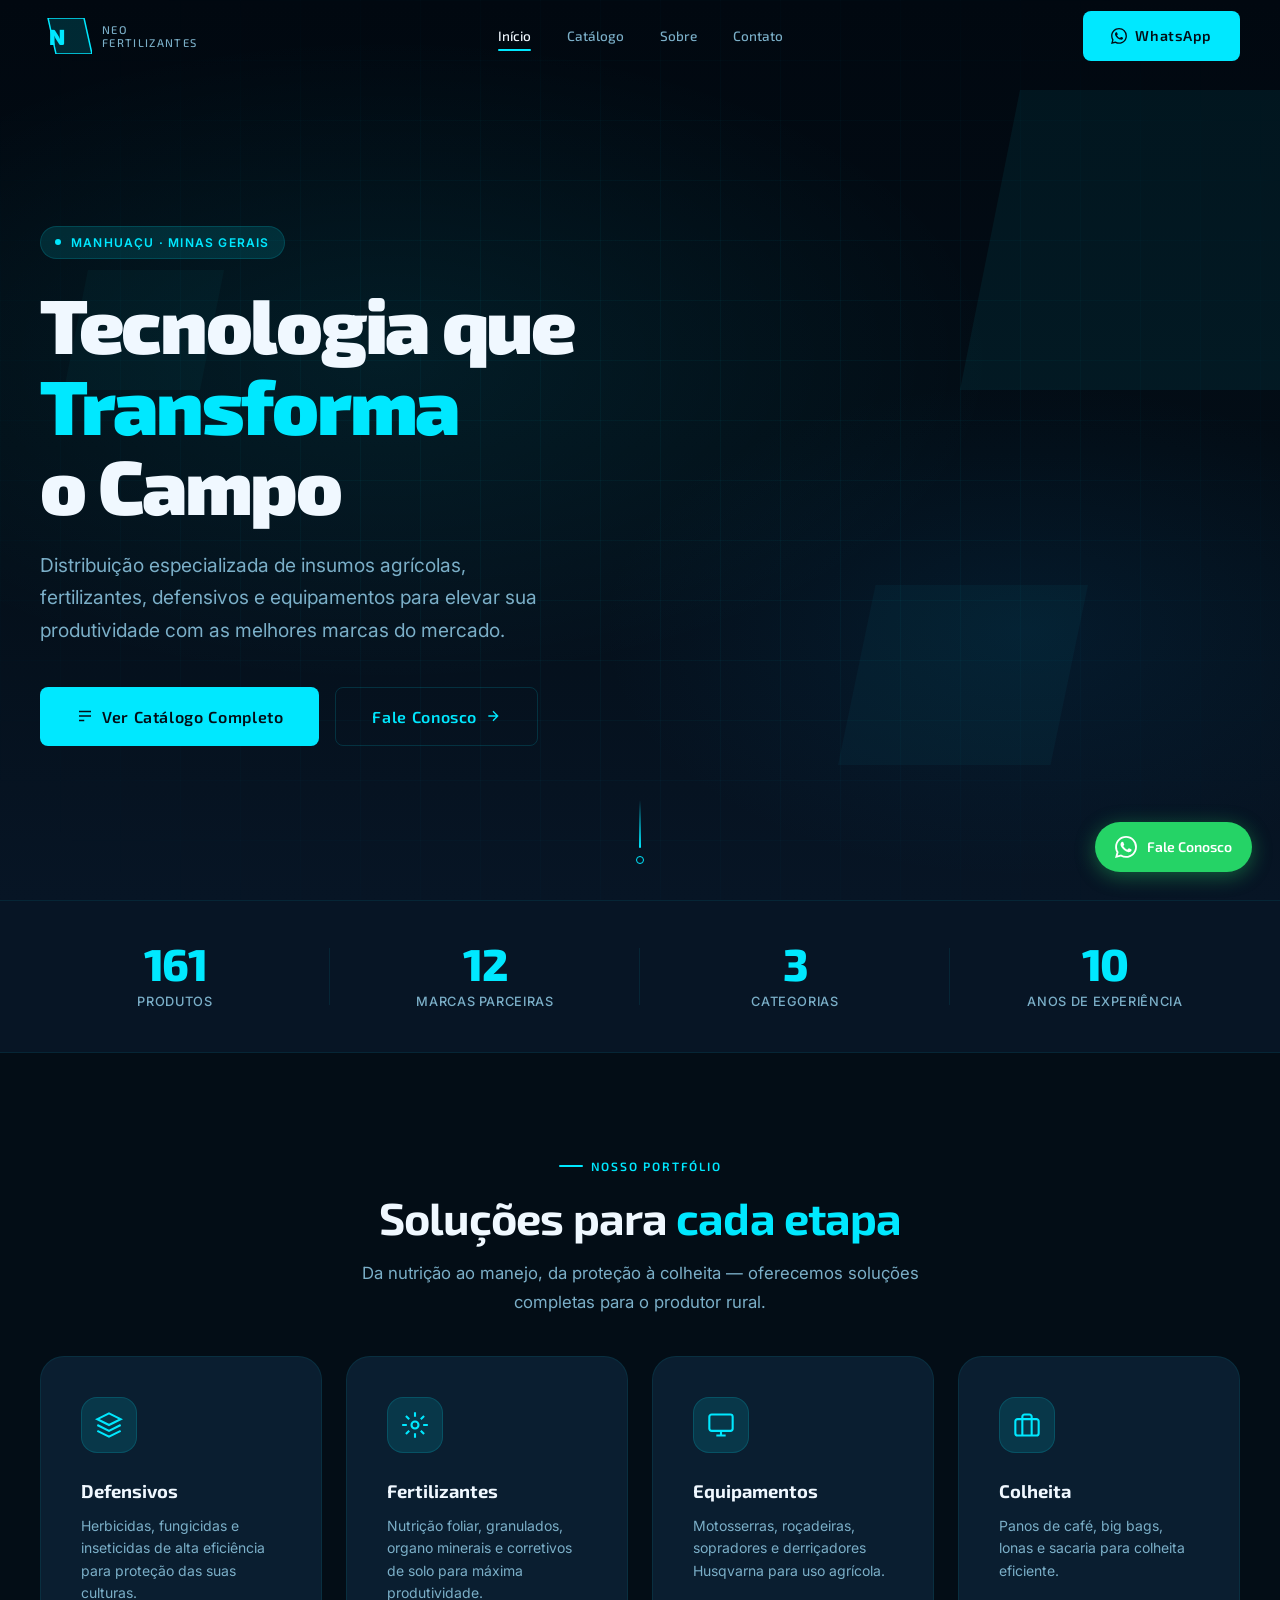
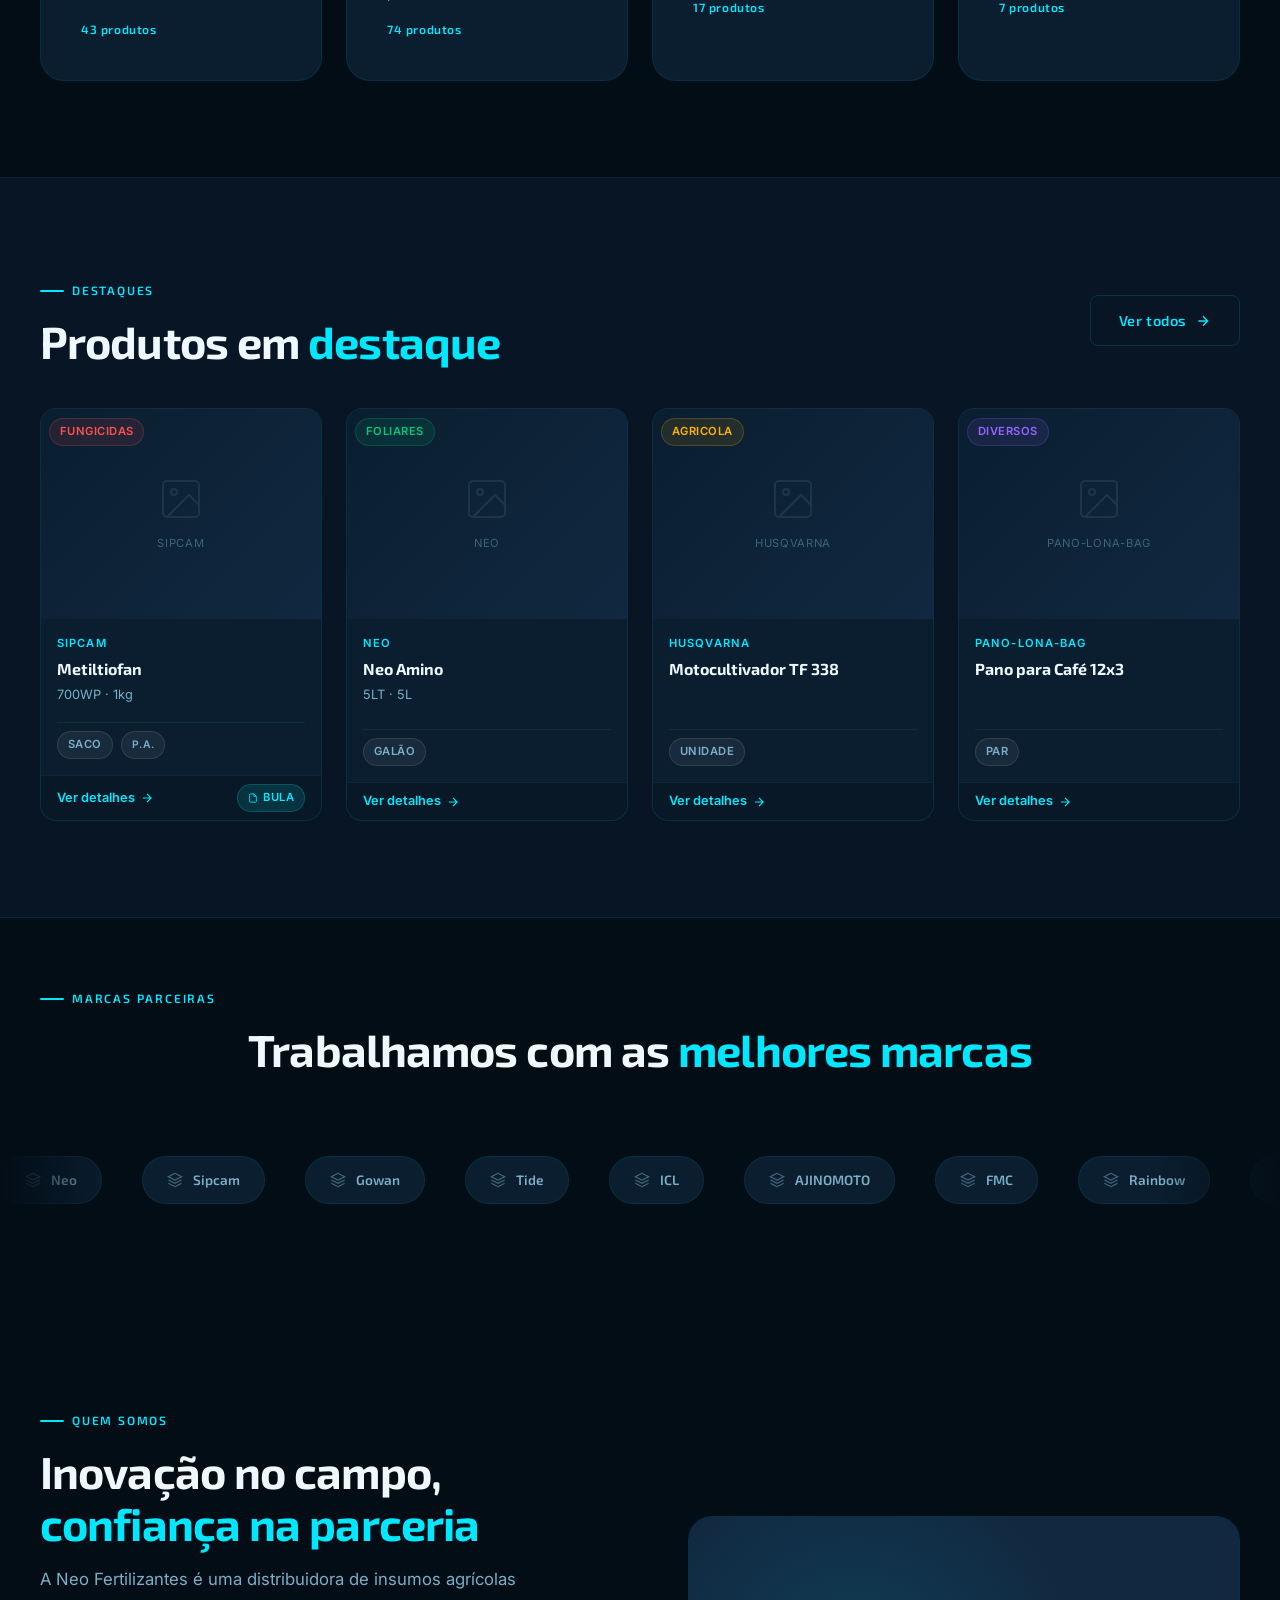
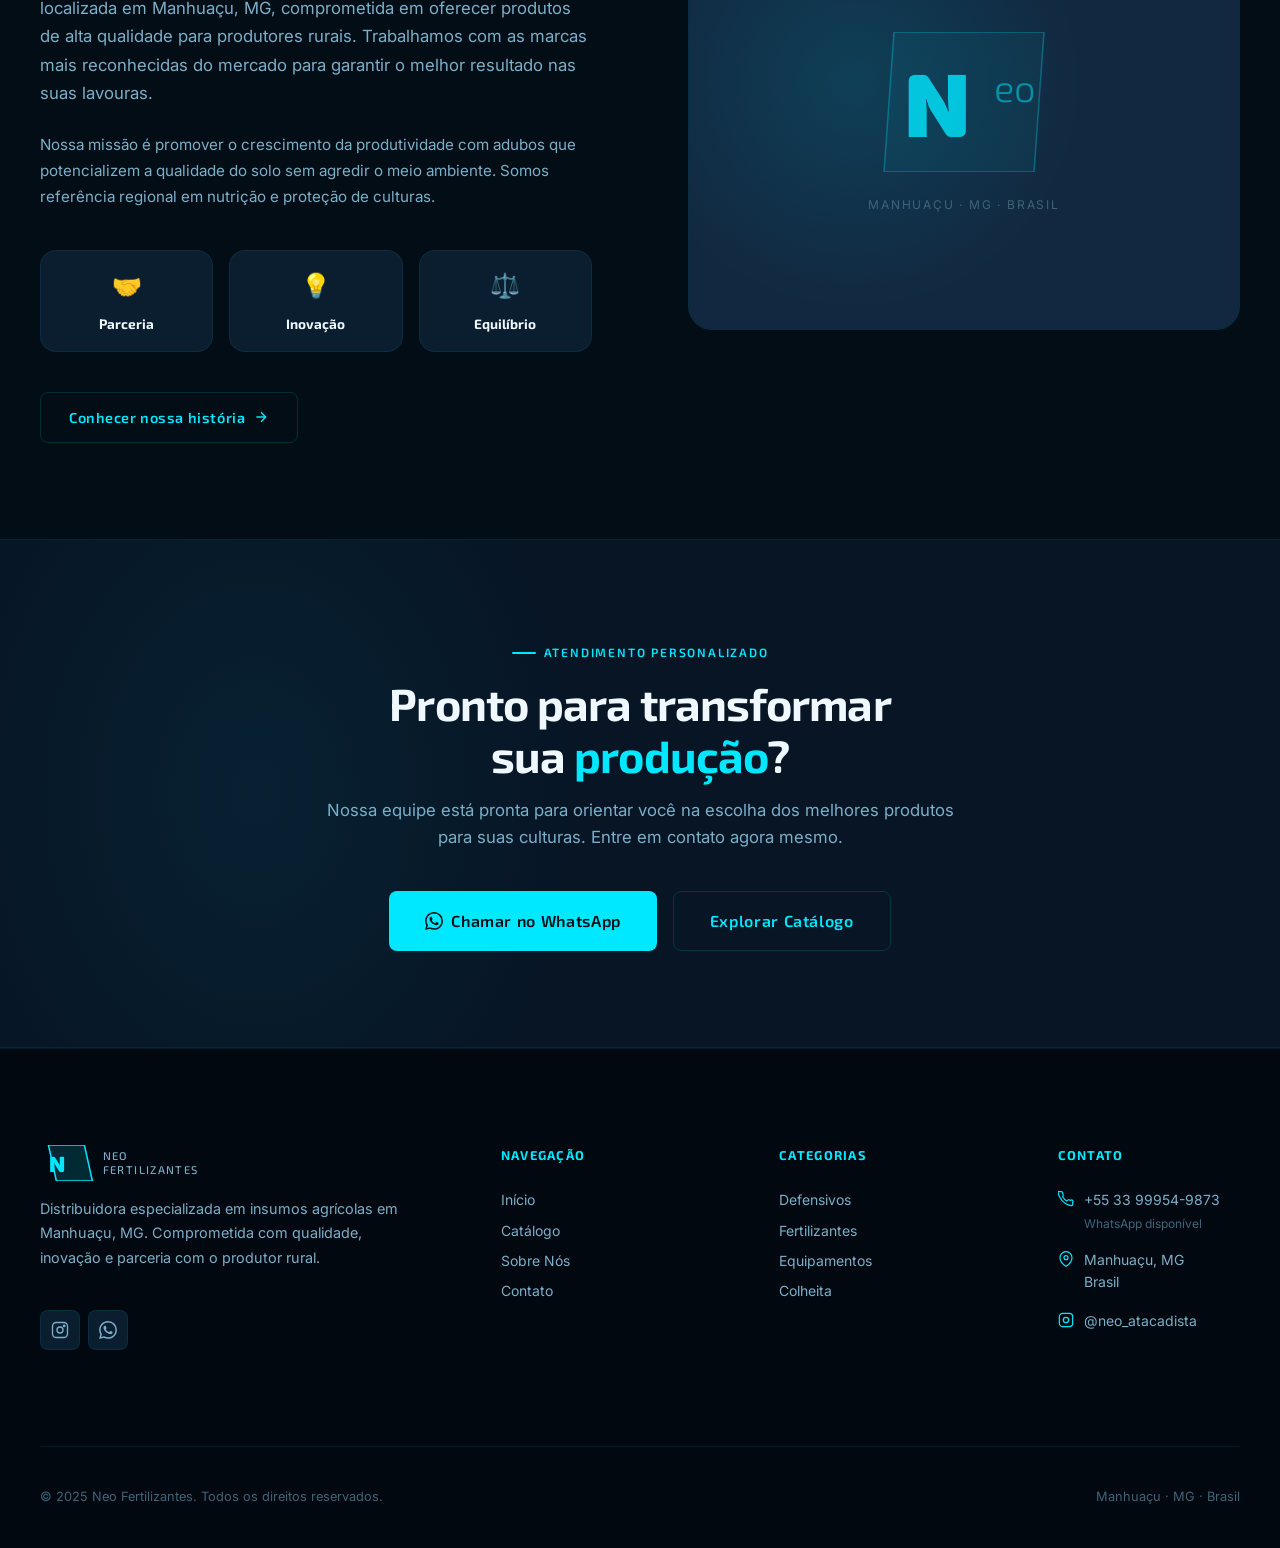
==== index.html @ 2d966cd7 "Initial commit — Neo Fertilizantes website Complete static website for Neo Fertilizantes, agricultur" ====
<!DOCTYPE html>
<html lang="pt-BR">
<head>
  <meta charset="UTF-8">
  <meta name="viewport" content="width=device-width, initial-scale=1.0">
  <title>Neo Fertilizantes — Tecnologia que Transforma o Campo</title>
  <meta name="description" content="Neo Fertilizantes é distribuidora especializada em insumos agrícolas em Manhuaçu, MG. Fertilizantes, defensivos, equipamentos e produtos para colheita das melhores marcas.">
  <link rel="stylesheet" href="css/style.css">
</head>
<body>

  <!-- Page Loader -->
  <div class="page-loader" id="pageLoader">
    <svg width="52" height="36" viewBox="0 0 52 36" fill="none" xmlns="http://www.w3.org/2000/svg">
      <polygon points="8,0 44,0 52,36 16,36" fill="none" stroke="#00E8FF" stroke-width="1.5" opacity="0.4"/>
      <text x="8" y="28" font-family="'Exo 2', sans-serif" font-size="28" font-weight="900" fill="#00E8FF">N</text>
    </svg>
    <div class="loader-bar"><div class="loader-bar-fill"></div></div>
  </div>

  <!-- Navigation -->
  <nav class="navbar" id="navbar">
    <div class="navbar-inner">
      <a href="index.html" class="navbar-logo">
        <svg width="52" height="36" viewBox="0 0 52 36" fill="none" xmlns="http://www.w3.org/2000/svg" aria-hidden="true">
          <polygon points="8,0 44,0 52,36 16,36" fill="#00E8FF" opacity="0.15"/>
          <polygon points="8,0 44,0 52,36 16,36" fill="none" stroke="#00E8FF" stroke-width="1.5"/>
          <text x="9" y="27" font-family="'Exo 2', sans-serif" font-size="22" font-weight="900" fill="#00E8FF">N</text>
        </svg>
        <span class="navbar-logo-text">Neo<br>Fertilizantes</span>
      </a>

      <nav class="navbar-nav" aria-label="Navegação principal">
        <a href="index.html" class="nav-link active">Início</a>
        <a href="catalogo.html" class="nav-link">Catálogo</a>
        <a href="sobre.html" class="nav-link">Sobre</a>
        <a href="contato.html" class="nav-link">Contato</a>
      </nav>

      <div class="navbar-cta">
        <a href="https://wa.me/5533999549873" class="btn btn-primary" target="_blank" rel="noopener">
          <svg width="16" height="16" viewBox="0 0 24 24" fill="currentColor"><path d="M17.472 14.382c-.297-.149-1.758-.867-2.03-.967-.273-.099-.471-.148-.67.15-.197.297-.767.966-.94 1.164-.173.199-.347.223-.644.075-.297-.15-1.255-.463-2.39-1.475-.883-.788-1.48-1.761-1.653-2.059-.173-.297-.018-.458.13-.606.134-.133.298-.347.446-.52.149-.174.198-.298.298-.497.099-.198.05-.371-.025-.52-.075-.149-.669-1.612-.916-2.207-.242-.579-.487-.5-.669-.51-.173-.008-.371-.01-.57-.01-.198 0-.52.074-.792.372-.272.297-1.04 1.016-1.04 2.479 0 1.462 1.065 2.875 1.213 3.074.149.198 2.096 3.2 5.077 4.487.709.306 1.262.489 1.694.625.712.227 1.36.195 1.871.118.571-.085 1.758-.719 2.006-1.413.248-.694.248-1.289.173-1.413-.074-.124-.272-.198-.57-.347m-5.421 7.403h-.004a9.87 9.87 0 01-5.031-1.378l-.361-.214-3.741.982.998-3.648-.235-.374a9.86 9.86 0 01-1.51-5.26c.001-5.45 4.436-9.884 9.888-9.884 2.64 0 5.122 1.03 6.988 2.898a9.825 9.825 0 012.893 6.994c-.003 5.45-4.437 9.884-9.885 9.884m8.413-18.297A11.815 11.815 0 0012.05 0C5.495 0 .16 5.335.157 11.892c0 2.096.547 4.142 1.588 5.945L.057 24l6.305-1.654a11.882 11.882 0 005.683 1.448h.005c6.554 0 11.89-5.335 11.893-11.893a11.821 11.821 0 00-3.48-8.413Z"/></svg>
          WhatsApp
        </a>
      </div>

      <button class="hamburger" id="hamburger" aria-label="Abrir menu">
        <span></span><span></span><span></span>
      </button>
    </div>
  </nav>

  <!-- Mobile Nav -->
  <div class="mobile-nav" id="mobileNav" aria-hidden="true">
    <a href="index.html" class="nav-link" onclick="closeMobileNav()">Início</a>
    <a href="catalogo.html" class="nav-link" onclick="closeMobileNav()">Catálogo</a>
    <a href="sobre.html" class="nav-link" onclick="closeMobileNav()">Sobre</a>
    <a href="contato.html" class="nav-link" onclick="closeMobileNav()">Contato</a>
    <a href="https://wa.me/5533999549873" class="btn btn-primary btn-lg mt-xl" target="_blank" onclick="closeMobileNav()">
      <svg width="18" height="18" viewBox="0 0 24 24" fill="currentColor"><path d="M17.472 14.382c-.297-.149-1.758-.867-2.03-.967-.273-.099-.471-.148-.67.15-.197.297-.767.966-.94 1.164-.173.199-.347.223-.644.075-.297-.15-1.255-.463-2.39-1.475-.883-.788-1.48-1.761-1.653-2.059-.173-.297-.018-.458.13-.606.134-.133.298-.347.446-.52.149-.174.198-.298.298-.497.099-.198.05-.371-.025-.52-.075-.149-.669-1.612-.916-2.207-.242-.579-.487-.5-.669-.51-.173-.008-.371-.01-.57-.01-.198 0-.52.074-.792.372-.272.297-1.04 1.016-1.04 2.479 0 1.462 1.065 2.875 1.213 3.074.149.198 2.096 3.2 5.077 4.487.709.306 1.262.489 1.694.625.712.227 1.36.195 1.871.118.571-.085 1.758-.719 2.006-1.413.248-.694.248-1.289.173-1.413-.074-.124-.272-.198-.57-.347m-5.421 7.403h-.004a9.87 9.87 0 01-5.031-1.378l-.361-.214-3.741.982.998-3.648-.235-.374a9.86 9.86 0 01-1.51-5.26c.001-5.45 4.436-9.884 9.888-9.884 2.64 0 5.122 1.03 6.988 2.898a9.825 9.825 0 012.893 6.994c-.003 5.45-4.437 9.884-9.885 9.884m8.413-18.297A11.815 11.815 0 0012.05 0C5.495 0 .16 5.335.157 11.892c0 2.096.547 4.142 1.588 5.945L.057 24l6.305-1.654a11.882 11.882 0 005.683 1.448h.005c6.554 0 11.89-5.335 11.893-11.893a11.821 11.821 0 00-3.48-8.413Z"/></svg>
      Fale no WhatsApp
    </a>
  </div>

  <!-- Hero Section -->
  <section class="hero">
    <div class="hero-bg">
      <div class="hero-bg-gradient"></div>
      <div class="hero-bg-grid"></div>
      <div class="hero-accent hero-accent-1"></div>
      <div class="hero-accent hero-accent-2"></div>
      <div class="hero-accent hero-accent-3"></div>
    </div>

    <div class="container hero-content">
      <div class="reveal">
        <div class="hero-label">
          <span class="hero-label-dot"></span>
          Manhuaçu · Minas Gerais
        </div>
        <h1 class="hero-title">
          Tecnologia que<br>
          <span class="highlight">Transforma</span><br>
          o Campo
        </h1>
        <p class="hero-subtitle">
          Distribuição especializada de insumos agrícolas, fertilizantes, defensivos e equipamentos para elevar sua produtividade com as melhores marcas do mercado.
        </p>
        <div class="hero-actions">
          <a href="catalogo.html" class="btn btn-primary btn-lg">
            <svg width="18" height="18" viewBox="0 0 24 24" fill="none" stroke="currentColor" stroke-width="2"><path d="M4 6h16M4 12h16M4 18h7"/></svg>
            Ver Catálogo Completo
          </a>
          <a href="contato.html" class="btn btn-ghost btn-lg">
            Fale Conosco
            <svg width="16" height="16" viewBox="0 0 24 24" fill="none" stroke="currentColor" stroke-width="2"><path d="M5 12h14M12 5l7 7-7 7"/></svg>
          </a>
        </div>
      </div>
    </div>

    <div class="hero-scroll-indicator" aria-hidden="true">
      <div class="hero-scroll-line"></div>
      <div class="hero-scroll-dot"></div>
    </div>
  </section>

  <!-- Stats Bar -->
  <section class="stats-bar">
    <div class="container">
      <div class="stats-grid">
        <div class="stat-item reveal">
          <div class="stat-number" data-count="166">0</div>
          <div class="stat-label">Produtos</div>
        </div>
        <div class="stat-item reveal reveal-delay-1">
          <div class="stat-number" data-count="13">0</div>
          <div class="stat-label">Marcas Parceiras</div>
        </div>
        <div class="stat-item reveal reveal-delay-2">
          <div class="stat-number" data-count="4">0</div>
          <div class="stat-label">Categorias</div>
        </div>
        <div class="stat-item reveal reveal-delay-3">
          <div class="stat-number" data-suffix="+">10</div>
          <div class="stat-label">Anos de Experiência</div>
        </div>
      </div>
    </div>
  </section>

  <!-- Categories Section -->
  <section class="section">
    <div class="container">
      <div class="text-center mb-xl reveal">
        <div class="section-eyebrow" style="justify-content:center">Nosso Portfólio</div>
        <h2 class="section-title">Soluções para <span>cada etapa</span></h2>
        <p class="section-desc" style="margin:0 auto">Da nutrição ao manejo, da proteção à colheita — oferecemos soluções completas para o produtor rural.</p>
      </div>

      <div class="grid grid-4" style="gap:var(--space-lg)" id="categoriesGrid">
        <a href="catalogo.html?categoria=Defensivos" class="category-card reveal reveal-delay-1">
          <div class="category-icon">
            <svg width="28" height="28" viewBox="0 0 24 24" fill="none" stroke="currentColor" stroke-width="1.8"><path d="M12 2L2 7l10 5 10-5-10-5zM2 17l10 5 10-5M2 12l10 5 10-5"/></svg>
          </div>
          <div class="category-name">Defensivos</div>
          <div class="category-desc">Herbicidas, fungicidas e inseticidas de alta eficiência para proteção das suas culturas.</div>
          <div class="category-count" id="count-defensivos">Carregando...</div>
        </a>

        <a href="catalogo.html?categoria=Fertilizantes" class="category-card reveal reveal-delay-2">
          <div class="category-icon">
            <svg width="28" height="28" viewBox="0 0 24 24" fill="none" stroke="currentColor" stroke-width="1.8"><circle cx="12" cy="12" r="3"/><path d="M12 1v4M12 19v4M4.22 4.22l2.83 2.83M16.95 16.95l2.83 2.83M1 12h4M19 12h4M4.22 19.78l2.83-2.83M16.95 7.05l2.83-2.83"/></svg>
          </div>
          <div class="category-name">Fertilizantes</div>
          <div class="category-desc">Nutrição foliar, granulados, organo minerais e corretivos de solo para máxima produtividade.</div>
          <div class="category-count" id="count-fertilizantes">Carregando...</div>
        </a>

        <a href="catalogo.html?categoria=Jardinagem%2FUso+Agr%C3%ADcola" class="category-card reveal reveal-delay-3">
          <div class="category-icon">
            <svg width="28" height="28" viewBox="0 0 24 24" fill="none" stroke="currentColor" stroke-width="1.8"><rect x="2" y="3" width="20" height="14" rx="2"/><path d="M8 21h8M12 17v4"/></svg>
          </div>
          <div class="category-name">Equipamentos</div>
          <div class="category-desc">Motosserras, roçadeiras, sopradores e derriçadores Husqvarna para uso agrícola.</div>
          <div class="category-count" id="count-equipamentos">Carregando...</div>
        </a>

        <a href="catalogo.html?categoria=Produtos+para+colheita" class="category-card reveal reveal-delay-4">
          <div class="category-icon">
            <svg width="28" height="28" viewBox="0 0 24 24" fill="none" stroke="currentColor" stroke-width="1.8"><path d="M20 7H4a2 2 0 00-2 2v10a2 2 0 002 2h16a2 2 0 002-2V9a2 2 0 00-2-2z"/><path d="M16 21V5a2 2 0 00-2-2h-4a2 2 0 00-2 2v16"/></svg>
          </div>
          <div class="category-name">Colheita</div>
          <div class="category-desc">Panos de café, big bags, lonas e sacaria para colheita eficiente.</div>
          <div class="category-count" id="count-colheita">Carregando...</div>
        </a>
      </div>
    </div>
  </section>

  <!-- Featured Products Section -->
  <section class="section" style="background:var(--bg-surface);border-top:1px solid var(--border-subtle);border-bottom:1px solid var(--border-subtle)">
    <div class="container">
      <div class="flex justify-between items-center mb-xl" style="flex-wrap:wrap;gap:var(--space-md)">
        <div class="reveal">
          <div class="section-eyebrow">Destaques</div>
          <h2 class="section-title" style="margin-bottom:0">Produtos em <span>destaque</span></h2>
        </div>
        <a href="catalogo.html" class="btn btn-ghost reveal">
          Ver todos
          <svg width="16" height="16" viewBox="0 0 24 24" fill="none" stroke="currentColor" stroke-width="2"><path d="M5 12h14M12 5l7 7-7 7"/></svg>
        </a>
      </div>

      <div class="catalog-grid" id="featuredProducts">
        <!-- Populated by JS -->
        <div class="skeleton" style="height:320px;border-radius:var(--r-lg)"></div>
        <div class="skeleton" style="height:320px;border-radius:var(--r-lg)"></div>
        <div class="skeleton" style="height:320px;border-radius:var(--r-lg)"></div>
        <div class="skeleton" style="height:320px;border-radius:var(--r-lg)"></div>
      </div>
    </div>
  </section>

  <!-- Brands Section -->
  <section class="section-sm">
    <div class="container mb-xl reveal">
      <div class="section-eyebrow" style="justify-content:center">Marcas Parceiras</div>
      <h2 class="section-title text-center">Trabalhamos com as <span>melhores marcas</span></h2>
    </div>

    <div class="brands-marquee">
      <div class="brands-track" id="brandsTrack">
        <!-- Populated by JS -->
      </div>
    </div>
  </section>

  <!-- About Section -->
  <section class="section">
    <div class="container">
      <div class="grid grid-2" style="gap:var(--space-3xl);align-items:center">
        <div class="reveal">
          <div class="section-eyebrow">Quem Somos</div>
          <h2 class="section-title">Inovação no campo,<br><span>confiança na parceria</span></h2>
          <p class="section-desc" style="max-width:100%;margin-bottom:var(--space-lg)">
            A Neo Fertilizantes é uma distribuidora de insumos agrícolas localizada em Manhuaçu, MG, comprometida em oferecer produtos de alta qualidade para produtores rurais. Trabalhamos com as marcas mais reconhecidas do mercado para garantir o melhor resultado nas suas lavouras.
          </p>
          <p style="color:var(--text-secondary);font-size:0.95rem;line-height:1.7;margin-bottom:var(--space-xl)">
            Nossa missão é promover o crescimento da produtividade com adubos que potencializem a qualidade do solo sem agredir o meio ambiente. Somos referência regional em nutrição e proteção de culturas.
          </p>

          <div class="about-values">
            <div class="value-card reveal reveal-delay-1">
              <div class="value-icon">🤝</div>
              <div class="value-label">Parceria</div>
            </div>
            <div class="value-card reveal reveal-delay-2">
              <div class="value-icon">💡</div>
              <div class="value-label">Inovação</div>
            </div>
            <div class="value-card reveal reveal-delay-3">
              <div class="value-icon">⚖️</div>
              <div class="value-label">Equilíbrio</div>
            </div>
          </div>

          <div class="mt-xl reveal">
            <a href="sobre.html" class="btn btn-ghost">
              Conhecer nossa história
              <svg width="16" height="16" viewBox="0 0 24 24" fill="none" stroke="currentColor" stroke-width="2"><path d="M5 12h14M12 5l7 7-7 7"/></svg>
            </a>
          </div>
        </div>

        <div class="about-visual reveal reveal-delay-2">
          <div class="about-visual-inner">
            <div style="text-align:center;color:var(--text-muted);padding:var(--space-3xl)">
              <!-- Parallelogram brand mark -->
              <svg width="200" height="140" viewBox="0 0 200 140" fill="none" xmlns="http://www.w3.org/2000/svg" style="margin:0 auto">
                <polygon points="30,0 180,0 170,140 20,140" fill="#00E8FF" opacity="0.05"/>
                <polygon points="30,0 180,0 170,140 20,140" fill="none" stroke="#00E8FF" stroke-width="1.5" opacity="0.3"/>
                <text x="40" y="105" font-family="'Exo 2', sans-serif" font-size="90" font-weight="900" fill="#00E8FF" opacity="0.8">N</text>
                <text x="130" y="70" font-family="'Exo 2', sans-serif" font-size="38" font-weight="300" fill="#00E8FF" opacity="0.5">eo</text>
              </svg>
              <p style="font-size:0.75rem;letter-spacing:0.15em;text-transform:uppercase;margin-top:var(--space-md);color:var(--text-muted)">Manhuaçu · MG · Brasil</p>
            </div>
          </div>
        </div>
      </div>
    </div>
  </section>

  <!-- CTA Banner -->
  <div class="cta-banner">
    <div class="container">
      <div class="cta-content reveal">
        <div class="section-eyebrow" style="justify-content:center">Atendimento Personalizado</div>
        <h2 class="section-title">Pronto para transformar<br>sua <span>produção</span>?</h2>
        <p>Nossa equipe está pronta para orientar você na escolha dos melhores produtos para suas culturas. Entre em contato agora mesmo.</p>
        <div class="cta-actions">
          <a href="https://wa.me/5533999549873" class="btn btn-primary btn-lg" target="_blank">
            <svg width="18" height="18" viewBox="0 0 24 24" fill="currentColor"><path d="M17.472 14.382c-.297-.149-1.758-.867-2.03-.967-.273-.099-.471-.148-.67.15-.197.297-.767.966-.94 1.164-.173.199-.347.223-.644.075-.297-.15-1.255-.463-2.39-1.475-.883-.788-1.48-1.761-1.653-2.059-.173-.297-.018-.458.13-.606.134-.133.298-.347.446-.52.149-.174.198-.298.298-.497.099-.198.05-.371-.025-.52-.075-.149-.669-1.612-.916-2.207-.242-.579-.487-.5-.669-.51-.173-.008-.371-.01-.57-.01-.198 0-.52.074-.792.372-.272.297-1.04 1.016-1.04 2.479 0 1.462 1.065 2.875 1.213 3.074.149.198 2.096 3.2 5.077 4.487.709.306 1.262.489 1.694.625.712.227 1.36.195 1.871.118.571-.085 1.758-.719 2.006-1.413.248-.694.248-1.289.173-1.413-.074-.124-.272-.198-.57-.347m-5.421 7.403h-.004a9.87 9.87 0 01-5.031-1.378l-.361-.214-3.741.982.998-3.648-.235-.374a9.86 9.86 0 01-1.51-5.26c.001-5.45 4.436-9.884 9.888-9.884 2.64 0 5.122 1.03 6.988 2.898a9.825 9.825 0 012.893 6.994c-.003 5.45-4.437 9.884-9.885 9.884m8.413-18.297A11.815 11.815 0 0012.05 0C5.495 0 .16 5.335.157 11.892c0 2.096.547 4.142 1.588 5.945L.057 24l6.305-1.654a11.882 11.882 0 005.683 1.448h.005c6.554 0 11.89-5.335 11.893-11.893a11.821 11.821 0 00-3.48-8.413Z"/></svg>
            Chamar no WhatsApp
          </a>
          <a href="catalogo.html" class="btn btn-ghost btn-lg">Explorar Catálogo</a>
        </div>
      </div>
    </div>
  </div>

  <!-- Footer -->
  <footer class="footer">
    <div class="container">
      <div class="footer-grid">
        <div>
          <a href="index.html" class="navbar-logo" style="margin-bottom:var(--space-md)">
            <svg width="44" height="30" viewBox="0 0 52 36" fill="none" xmlns="http://www.w3.org/2000/svg">
              <polygon points="8,0 44,0 52,36 16,36" fill="#00E8FF" opacity="0.15"/>
              <polygon points="8,0 44,0 52,36 16,36" fill="none" stroke="#00E8FF" stroke-width="1.5"/>
              <text x="9" y="27" font-family="'Exo 2', sans-serif" font-size="22" font-weight="900" fill="#00E8FF">N</text>
            </svg>
            <span class="navbar-logo-text">Neo<br>Fertilizantes</span>
          </a>
          <p class="footer-brand-text">
            Distribuidora especializada em insumos agrícolas em Manhuaçu, MG. Comprometida com qualidade, inovação e parceria com o produtor rural.
          </p>
          <div class="footer-social">
            <a href="https://www.instagram.com/neo_atacadista/" class="social-btn" target="_blank" aria-label="Instagram">
              <svg width="18" height="18" viewBox="0 0 24 24" fill="none" stroke="currentColor" stroke-width="1.8"><rect x="2" y="2" width="20" height="20" rx="5"/><circle cx="12" cy="12" r="4"/><circle cx="17.5" cy="6.5" r="1" fill="currentColor"/></svg>
            </a>
            <a href="https://wa.me/5533999549873" class="social-btn" target="_blank" aria-label="WhatsApp">
              <svg width="18" height="18" viewBox="0 0 24 24" fill="currentColor"><path d="M17.472 14.382c-.297-.149-1.758-.867-2.03-.967-.273-.099-.471-.148-.67.15-.197.297-.767.966-.94 1.164-.173.199-.347.223-.644.075-.297-.15-1.255-.463-2.39-1.475-.883-.788-1.48-1.761-1.653-2.059-.173-.297-.018-.458.13-.606.134-.133.298-.347.446-.52.149-.174.198-.298.298-.497.099-.198.05-.371-.025-.52-.075-.149-.669-1.612-.916-2.207-.242-.579-.487-.5-.669-.51-.173-.008-.371-.01-.57-.01-.198 0-.52.074-.792.372-.272.297-1.04 1.016-1.04 2.479 0 1.462 1.065 2.875 1.213 3.074.149.198 2.096 3.2 5.077 4.487.709.306 1.262.489 1.694.625.712.227 1.36.195 1.871.118.571-.085 1.758-.719 2.006-1.413.248-.694.248-1.289.173-1.413-.074-.124-.272-.198-.57-.347m-5.421 7.403h-.004a9.87 9.87 0 01-5.031-1.378l-.361-.214-3.741.982.998-3.648-.235-.374a9.86 9.86 0 01-1.51-5.26c.001-5.45 4.436-9.884 9.888-9.884 2.64 0 5.122 1.03 6.988 2.898a9.825 9.825 0 012.893 6.994c-.003 5.45-4.437 9.884-9.885 9.884m8.413-18.297A11.815 11.815 0 0012.05 0C5.495 0 .16 5.335.157 11.892c0 2.096.547 4.142 1.588 5.945L.057 24l6.305-1.654a11.882 11.882 0 005.683 1.448h.005c6.554 0 11.89-5.335 11.893-11.893a11.821 11.821 0 00-3.48-8.413Z"/></svg>
            </a>
          </div>
        </div>

        <div>
          <div class="footer-heading">Navegação</div>
          <div class="footer-links">
            <a href="index.html" class="footer-link">Início</a>
            <a href="catalogo.html" class="footer-link">Catálogo</a>
            <a href="sobre.html" class="footer-link">Sobre Nós</a>
            <a href="contato.html" class="footer-link">Contato</a>
          </div>
        </div>

        <div>
          <div class="footer-heading">Categorias</div>
          <div class="footer-links">
            <a href="catalogo.html?categoria=Defensivos" class="footer-link">Defensivos</a>
            <a href="catalogo.html?categoria=Fertilizantes" class="footer-link">Fertilizantes</a>
            <a href="catalogo.html?categoria=Jardinagem%2FUso+Agr%C3%ADcola" class="footer-link">Equipamentos</a>
            <a href="catalogo.html?categoria=Produtos+para+colheita" class="footer-link">Colheita</a>
          </div>
        </div>

        <div>
          <div class="footer-heading">Contato</div>
          <div class="footer-contact-item">
            <svg width="16" height="16" viewBox="0 0 24 24" fill="none" stroke="currentColor" stroke-width="1.8"><path d="M22 16.92v3a2 2 0 01-2.18 2 19.79 19.79 0 01-8.63-3.07A19.5 19.5 0 013.07 9.81a19.79 19.79 0 01-3.07-8.67A2 2 0 012 1h3a2 2 0 012 1.72c.127.96.361 1.903.7 2.81a2 2 0 01-.45 2.11L6.91 8.69a16 16 0 006.4 6.4l1.06-1.35a2 2 0 012.11-.45 12.84 12.84 0 002.81.7A2 2 0 0122 16.92z"/></svg>
            <div>
              <div>+55 33 99954-9873</div>
              <div style="font-size:0.75rem;margin-top:2px;color:var(--text-muted)">WhatsApp disponível</div>
            </div>
          </div>
          <div class="footer-contact-item">
            <svg width="16" height="16" viewBox="0 0 24 24" fill="none" stroke="currentColor" stroke-width="1.8"><path d="M21 10c0 7-9 13-9 13s-9-6-9-13a9 9 0 0118 0z"/><circle cx="12" cy="10" r="3"/></svg>
            <div>Manhuaçu, MG<br>Brasil</div>
          </div>
          <div class="footer-contact-item">
            <svg width="16" height="16" viewBox="0 0 24 24" fill="none" stroke="currentColor" stroke-width="1.8"><rect x="2" y="2" width="20" height="20" rx="5"/><circle cx="12" cy="12" r="4"/></svg>
            <a href="https://www.instagram.com/neo_atacadista/" style="color:var(--text-secondary)" target="_blank">@neo_atacadista</a>
          </div>
        </div>
      </div>

      <div class="footer-bottom">
        <span>&copy; 2025 Neo Fertilizantes. Todos os direitos reservados.</span>
        <span>Manhuaçu · MG · Brasil</span>
      </div>
    </div>
  </footer>

  <!-- WhatsApp Float -->
  <a href="https://wa.me/5533999549873" class="whatsapp-float" target="_blank" rel="noopener" aria-label="Fale conosco pelo WhatsApp">
    <svg width="22" height="22" viewBox="0 0 24 24" fill="currentColor"><path d="M17.472 14.382c-.297-.149-1.758-.867-2.03-.967-.273-.099-.471-.148-.67.15-.197.297-.767.966-.94 1.164-.173.199-.347.223-.644.075-.297-.15-1.255-.463-2.39-1.475-.883-.788-1.48-1.761-1.653-2.059-.173-.297-.018-.458.13-.606.134-.133.298-.347.446-.52.149-.174.198-.298.298-.497.099-.198.05-.371-.025-.52-.075-.149-.669-1.612-.916-2.207-.242-.579-.487-.5-.669-.51-.173-.008-.371-.01-.57-.01-.198 0-.52.074-.792.372-.272.297-1.04 1.016-1.04 2.479 0 1.462 1.065 2.875 1.213 3.074.149.198 2.096 3.2 5.077 4.487.709.306 1.262.489 1.694.625.712.227 1.36.195 1.871.118.571-.085 1.758-.719 2.006-1.413.248-.694.248-1.289.173-1.413-.074-.124-.272-.198-.57-.347m-5.421 7.403h-.004a9.87 9.87 0 01-5.031-1.378l-.361-.214-3.741.982.998-3.648-.235-.374a9.86 9.86 0 01-1.51-5.26c.001-5.45 4.436-9.884 9.888-9.884 2.64 0 5.122 1.03 6.988 2.898a9.825 9.825 0 012.893 6.994c-.003 5.45-4.437 9.884-9.885 9.884m8.413-18.297A11.815 11.815 0 0012.05 0C5.495 0 .16 5.335.157 11.892c0 2.096.547 4.142 1.588 5.945L.057 24l6.305-1.654a11.882 11.882 0 005.683 1.448h.005c6.554 0 11.89-5.335 11.893-11.893a11.821 11.821 0 00-3.48-8.413Z"/></svg>
    <span class="whatsapp-float-text">Fale Conosco</span>
  </a>

  <script src="js/main.js"></script>
</body>
</html>
---- css/style.css ----
/* ============================================================
   NEO FERTILIZANTES — Design System
   Brand: #00E8FF (Azul Celeste) + #000000
   Typography: Exo 2 (headings) · Inter (body)
   ============================================================ */

/* ── Google Fonts ── */
@import url('https://fonts.googleapis.com/css2?family=Exo+2:ital,wght@0,300;0,400;0,500;0,600;0,700;0,800;0,900;1,400&family=Inter:wght@300;400;500;600;700&display=swap');

/* ── CSS Variables ── */
:root {
  /* Brand Colors */
  --neo-cyan:       #00E8FF;
  --neo-cyan-dim:   rgba(0, 232, 255, 0.12);
  --neo-cyan-glow:  rgba(0, 232, 255, 0.35);
  --neo-cyan-soft:  rgba(0, 232, 255, 0.07);

  /* Background Layers */
  --bg-base:        #030D16;
  --bg-deep:        #010810;
  --bg-surface:     #071525;
  --bg-card:        #0A1E30;
  --bg-card-hover:  #0E2540;
  --bg-elevated:    #112840;

  /* Text */
  --text-primary:   #F0F8FF;
  --text-secondary: #7BAFC8;
  --text-muted:     #3E6478;
  --text-inverse:   #000000;

  /* Borders */
  --border-subtle:  rgba(0, 232, 255, 0.08);
  --border-base:    rgba(0, 232, 255, 0.15);
  --border-strong:  rgba(0, 232, 255, 0.35);

  /* Typography */
  --font-heading:   'Exo 2', 'Verdana', sans-serif;
  --font-body:      'Inter', 'Verdana', sans-serif;

  /* Spacing */
  --space-xs:  4px;
  --space-sm:  8px;
  --space-md:  16px;
  --space-lg:  24px;
  --space-xl:  40px;
  --space-2xl: 64px;
  --space-3xl: 96px;

  /* Radius */
  --r-sm:  4px;
  --r-md:  8px;
  --r-lg:  16px;
  --r-xl:  24px;
  --r-2xl: 32px;

  /* Transitions */
  --t-fast:   0.15s ease;
  --t-base:   0.3s ease;
  --t-slow:   0.6s cubic-bezier(0.16, 1, 0.3, 1);
  --t-spring: 0.5s cubic-bezier(0.34, 1.56, 0.64, 1);

  /* Shadows */
  --shadow-sm:   0 2px 8px rgba(0,0,0,0.4);
  --shadow-md:   0 4px 24px rgba(0,0,0,0.5);
  --shadow-lg:   0 8px 40px rgba(0,0,0,0.6);
  --shadow-glow: 0 0 40px rgba(0, 232, 255, 0.2);
  --shadow-glow-strong: 0 0 60px rgba(0, 232, 255, 0.4);

  /* Layout */
  --container-max: 1280px;
  --nav-height:    72px;
}

/* ── Reset & Base ── */
*, *::before, *::after {
  box-sizing: border-box;
  margin: 0;
  padding: 0;
}

html {
  font-size: 16px;
  scroll-behavior: smooth;
  -webkit-font-smoothing: antialiased;
  -moz-osx-font-smoothing: grayscale;
}

body {
  font-family: var(--font-body);
  background-color: var(--bg-base);
  color: var(--text-primary);
  line-height: 1.6;
  overflow-x: hidden;
}

img { max-width: 100%; height: auto; display: block; }
a { color: inherit; text-decoration: none; }
ul, ol { list-style: none; }
button, input, select, textarea { font-family: inherit; }

/* ── Typography Scale ── */
h1, h2, h3, h4, h5, h6 {
  font-family: var(--font-heading);
  font-weight: 700;
  line-height: 1.15;
  letter-spacing: -0.02em;
}

.display { font-size: clamp(3rem, 6vw, 5.5rem); font-weight: 800; }
h1 { font-size: clamp(2.2rem, 4.5vw, 3.8rem); }
h2 { font-size: clamp(1.8rem, 3.5vw, 2.8rem); }
h3 { font-size: clamp(1.3rem, 2.5vw, 1.8rem); }
h4 { font-size: 1.2rem; }
h5 { font-size: 1rem; }

.text-sm { font-size: 0.875rem; }
.text-xs { font-size: 0.75rem; }

/* ── Layout Utilities ── */
.container {
  width: 100%;
  max-width: var(--container-max);
  margin: 0 auto;
  padding: 0 var(--space-xl);
}

@media (max-width: 768px) {
  .container { padding: 0 var(--space-md); }
}

.section { padding: var(--space-3xl) 0; }
.section-sm { padding: var(--space-2xl) 0; }

.flex { display: flex; }
.flex-col { flex-direction: column; }
.items-center { align-items: center; }
.items-start { align-items: flex-start; }
.justify-center { justify-content: center; }
.justify-between { justify-content: space-between; }
.gap-sm { gap: var(--space-sm); }
.gap-md { gap: var(--space-md); }
.gap-lg { gap: var(--space-lg); }
.gap-xl { gap: var(--space-xl); }

.grid { display: grid; }
.grid-2 { grid-template-columns: repeat(2, 1fr); }
.grid-3 { grid-template-columns: repeat(3, 1fr); }
.grid-4 { grid-template-columns: repeat(4, 1fr); }

/* ── Section Labels ── */
.section-eyebrow {
  display: inline-flex;
  align-items: center;
  gap: var(--space-sm);
  font-family: var(--font-heading);
  font-size: 0.75rem;
  font-weight: 600;
  letter-spacing: 0.15em;
  text-transform: uppercase;
  color: var(--neo-cyan);
  margin-bottom: var(--space-md);
}

.section-eyebrow::before {
  content: '';
  display: block;
  width: 24px;
  height: 2px;
  background: var(--neo-cyan);
  border-radius: 2px;
}

.section-title {
  color: var(--text-primary);
  margin-bottom: var(--space-md);
}

.section-title span { color: var(--neo-cyan); }

.section-desc {
  font-size: 1.05rem;
  color: var(--text-secondary);
  max-width: 560px;
  line-height: 1.7;
}

/* ── Buttons ── */
.btn {
  display: inline-flex;
  align-items: center;
  justify-content: center;
  gap: 8px;
  font-family: var(--font-heading);
  font-size: 0.9rem;
  font-weight: 600;
  letter-spacing: 0.04em;
  padding: 13px 28px;
  border-radius: var(--r-md);
  border: none;
  cursor: pointer;
  transition: all var(--t-base);
  position: relative;
  overflow: hidden;
  text-decoration: none;
  white-space: nowrap;
}

.btn::before {
  content: '';
  position: absolute;
  inset: 0;
  opacity: 0;
  transition: opacity var(--t-fast);
}

.btn:hover::before { opacity: 1; }

/* Primary Button */
.btn-primary {
  background: var(--neo-cyan);
  color: var(--bg-base);
}

.btn-primary::before { background: rgba(255,255,255,0.15); }

.btn-primary:hover {
  transform: translateY(-2px);
  box-shadow: 0 8px 30px var(--neo-cyan-glow);
}

.btn-primary:active { transform: translateY(0); }

/* Ghost Button */
.btn-ghost {
  background: transparent;
  color: var(--neo-cyan);
  border: 1.5px solid var(--border-base);
}

.btn-ghost::before { background: var(--neo-cyan-soft); }

.btn-ghost:hover {
  border-color: var(--neo-cyan);
  transform: translateY(-2px);
  box-shadow: 0 4px 20px var(--neo-cyan-dim);
}

/* Icon Button */
.btn-icon {
  width: 44px;
  height: 44px;
  padding: 0;
  border-radius: var(--r-md);
  background: var(--neo-cyan-dim);
  color: var(--neo-cyan);
  border: 1px solid var(--border-base);
}

.btn-icon:hover {
  background: var(--neo-cyan);
  color: var(--bg-base);
  transform: scale(1.05);
}

/* Large Button */
.btn-lg {
  padding: 16px 36px;
  font-size: 1rem;
}

/* ── Cards ── */
.card {
  background: var(--bg-card);
  border: 1px solid var(--border-subtle);
  border-radius: var(--r-lg);
  padding: var(--space-lg);
  transition: all var(--t-base);
  position: relative;
  overflow: hidden;
}

.card::after {
  content: '';
  position: absolute;
  inset: 0;
  background: linear-gradient(135deg, var(--neo-cyan-soft) 0%, transparent 60%);
  opacity: 0;
  transition: opacity var(--t-base);
  pointer-events: none;
  border-radius: inherit;
}

.card:hover {
  border-color: var(--border-base);
  background: var(--bg-card-hover);
  transform: translateY(-4px);
  box-shadow: var(--shadow-md), 0 0 0 1px var(--border-subtle);
}

.card:hover::after { opacity: 1; }

/* ── Badges ── */
.badge {
  display: inline-flex;
  align-items: center;
  gap: 5px;
  padding: 4px 10px;
  border-radius: 100px;
  font-size: 0.7rem;
  font-weight: 600;
  letter-spacing: 0.04em;
  text-transform: uppercase;
}

.badge-primary {
  background: var(--neo-cyan-dim);
  color: var(--neo-cyan);
  border: 1px solid rgba(0, 232, 255, 0.2);
}

.badge-neutral {
  background: rgba(255,255,255,0.06);
  color: var(--text-secondary);
  border: 1px solid rgba(255,255,255,0.1);
}

.badge-success {
  background: rgba(0, 200, 80, 0.1);
  color: #00C850;
  border: 1px solid rgba(0, 200, 80, 0.2);
}

/* ── Navigation ── */
.navbar {
  position: fixed;
  top: 0;
  left: 0;
  right: 0;
  z-index: 1000;
  height: var(--nav-height);
  display: flex;
  align-items: center;
  transition: all var(--t-base);
}

.navbar.scrolled {
  background: rgba(3, 13, 22, 0.9);
  backdrop-filter: blur(20px);
  -webkit-backdrop-filter: blur(20px);
  border-bottom: 1px solid var(--border-subtle);
  box-shadow: 0 4px 30px rgba(0,0,0,0.3);
}

.navbar-inner {
  display: flex;
  align-items: center;
  justify-content: space-between;
  width: 100%;
  max-width: var(--container-max);
  margin: 0 auto;
  padding: 0 var(--space-xl);
}

/* Logo */
.navbar-logo {
  display: flex;
  align-items: center;
  gap: 10px;
  text-decoration: none;
  flex-shrink: 0;
}

.navbar-logo svg { height: 36px; width: auto; }

.navbar-logo-text {
  font-family: var(--font-heading);
  font-size: 0.7rem;
  font-weight: 500;
  letter-spacing: 0.12em;
  text-transform: uppercase;
  color: var(--text-secondary);
  line-height: 1.2;
  max-width: 100px;
}

/* Nav Links */
.navbar-nav {
  display: flex;
  align-items: center;
  gap: var(--space-sm);
}

.nav-link {
  font-family: var(--font-heading);
  font-size: 0.85rem;
  font-weight: 500;
  color: var(--text-secondary);
  padding: 8px 14px;
  border-radius: var(--r-md);
  transition: all var(--t-fast);
  position: relative;
}

.nav-link::after {
  content: '';
  position: absolute;
  bottom: 4px;
  left: 14px;
  right: 14px;
  height: 1.5px;
  background: var(--neo-cyan);
  transform: scaleX(0);
  transition: transform var(--t-base);
  border-radius: 2px;
}

.nav-link:hover { color: var(--text-primary); }
.nav-link:hover::after, .nav-link.active::after { transform: scaleX(1); }
.nav-link.active { color: var(--text-primary); }

/* Nav CTA */
.navbar-cta {
  display: flex;
  align-items: center;
  gap: var(--space-sm);
}

/* Hamburger */
.hamburger {
  display: none;
  flex-direction: column;
  gap: 5px;
  padding: 10px;
  cursor: pointer;
  background: none;
  border: none;
  z-index: 1001;
}

.hamburger span {
  display: block;
  width: 24px;
  height: 2px;
  background: var(--text-primary);
  border-radius: 2px;
  transition: all var(--t-base);
}

.hamburger.active span:nth-child(1) { transform: translateY(7px) rotate(45deg); }
.hamburger.active span:nth-child(2) { opacity: 0; transform: scaleX(0); }
.hamburger.active span:nth-child(3) { transform: translateY(-7px) rotate(-45deg); }

/* Mobile Nav */
.mobile-nav {
  display: none;
  position: fixed;
  inset: 0;
  z-index: 999;
  background: rgba(3, 13, 22, 0.98);
  backdrop-filter: blur(30px);
  flex-direction: column;
  align-items: center;
  justify-content: center;
  gap: var(--space-sm);
  opacity: 0;
  transform: translateY(-20px);
  pointer-events: none;
  transition: all var(--t-slow);
}

.mobile-nav.open {
  display: flex;
  opacity: 1;
  transform: translateY(0);
  pointer-events: all;
}

.mobile-nav .nav-link {
  font-size: 1.6rem;
  font-weight: 700;
  color: var(--text-primary);
  padding: var(--space-md) var(--space-xl);
}

.mobile-nav .nav-link::after { display: none; }

.mobile-nav .nav-link:hover { color: var(--neo-cyan); }

/* ── Hero Section ── */
.hero {
  position: relative;
  min-height: 100vh;
  display: flex;
  align-items: center;
  overflow: hidden;
  padding-top: var(--nav-height);
}

.hero-bg {
  position: absolute;
  inset: 0;
  z-index: 0;
}

/* Animated gradient background */
.hero-bg-gradient {
  position: absolute;
  inset: 0;
  background:
    radial-gradient(ellipse 80% 60% at 30% 40%, rgba(0, 232, 255, 0.08) 0%, transparent 60%),
    radial-gradient(ellipse 60% 50% at 80% 70%, rgba(0, 100, 160, 0.12) 0%, transparent 55%),
    linear-gradient(180deg, var(--bg-deep) 0%, var(--bg-base) 50%, var(--bg-surface) 100%);
  animation: heroPulse 8s ease-in-out infinite alternate;
}

@keyframes heroPulse {
  0%   { opacity: 0.8; }
  100% { opacity: 1; }
}

/* Grid pattern overlay */
.hero-bg-grid {
  position: absolute;
  inset: 0;
  background-image:
    linear-gradient(rgba(0, 232, 255, 0.04) 1px, transparent 1px),
    linear-gradient(90deg, rgba(0, 232, 255, 0.04) 1px, transparent 1px);
  background-size: 60px 60px;
  mask-image: radial-gradient(ellipse 80% 80% at 50% 50%, black 30%, transparent 80%);
}

/* Floating parallelogram accents */
.hero-accent {
  position: absolute;
  opacity: 0.06;
  pointer-events: none;
}

.hero-accent-1 {
  width: 400px;
  height: 300px;
  background: var(--neo-cyan);
  clip-path: polygon(15% 0%, 100% 0%, 85% 100%, 0% 100%);
  right: -80px;
  top: 10%;
  animation: float1 12s ease-in-out infinite;
}

.hero-accent-2 {
  width: 250px;
  height: 180px;
  background: var(--neo-cyan);
  clip-path: polygon(15% 0%, 100% 0%, 85% 100%, 0% 100%);
  right: 15%;
  bottom: 15%;
  opacity: 0.04;
  animation: float2 15s ease-in-out infinite;
}

.hero-accent-3 {
  width: 160px;
  height: 120px;
  background: var(--neo-cyan);
  clip-path: polygon(15% 0%, 100% 0%, 85% 100%, 0% 100%);
  left: 5%;
  top: 30%;
  opacity: 0.03;
  animation: float3 10s ease-in-out infinite;
}

@keyframes float1 {
  0%, 100% { transform: translateY(0px) rotate(0deg); }
  50% { transform: translateY(-30px) rotate(2deg); }
}

@keyframes float2 {
  0%, 100% { transform: translateY(0px) rotate(-1deg); }
  50% { transform: translateY(20px) rotate(1deg); }
}

@keyframes float3 {
  0%, 100% { transform: translateY(0px) rotate(1deg); }
  50% { transform: translateY(-15px) rotate(-1deg); }
}

.hero-content {
  position: relative;
  z-index: 2;
  width: 100%;
}

.hero-label {
  display: inline-flex;
  align-items: center;
  gap: 10px;
  padding: 6px 14px;
  background: var(--neo-cyan-dim);
  border: 1px solid var(--border-base);
  border-radius: 100px;
  font-size: 0.75rem;
  font-weight: 600;
  letter-spacing: 0.1em;
  text-transform: uppercase;
  color: var(--neo-cyan);
  margin-bottom: var(--space-lg);
}

.hero-label-dot {
  width: 6px;
  height: 6px;
  border-radius: 50%;
  background: var(--neo-cyan);
  animation: pulseDot 2s ease-in-out infinite;
}

@keyframes pulseDot {
  0%, 100% { opacity: 1; transform: scale(1); }
  50% { opacity: 0.4; transform: scale(0.7); }
}

.hero-title {
  font-size: clamp(2.8rem, 6vw, 5.5rem);
  font-weight: 900;
  line-height: 1.05;
  letter-spacing: -0.03em;
  margin-bottom: var(--space-lg);
  max-width: 800px;
}

.hero-title .highlight {
  color: var(--neo-cyan);
  position: relative;
}

.hero-subtitle {
  font-size: clamp(1rem, 2vw, 1.2rem);
  color: var(--text-secondary);
  max-width: 520px;
  line-height: 1.7;
  margin-bottom: var(--space-xl);
}

.hero-actions {
  display: flex;
  gap: var(--space-md);
  flex-wrap: wrap;
}

.hero-scroll-indicator {
  position: absolute;
  bottom: 36px;
  left: 50%;
  transform: translateX(-50%);
  display: flex;
  flex-direction: column;
  align-items: center;
  gap: 8px;
  z-index: 2;
  animation: scrollBounce 2.5s ease-in-out infinite;
}

.hero-scroll-line {
  width: 1.5px;
  height: 48px;
  background: linear-gradient(to bottom, transparent, var(--neo-cyan));
  border-radius: 2px;
}

.hero-scroll-dot {
  width: 8px;
  height: 8px;
  border-radius: 50%;
  border: 1.5px solid var(--neo-cyan);
  background: transparent;
}

@keyframes scrollBounce {
  0%, 100% { transform: translateX(-50%) translateY(0); opacity: 0.6; }
  50% { transform: translateX(-50%) translateY(8px); opacity: 1; }
}

/* ── Stats Bar ── */
.stats-bar {
  background: var(--bg-surface);
  border-top: 1px solid var(--border-subtle);
  border-bottom: 1px solid var(--border-subtle);
  padding: var(--space-xl) 0;
}

.stats-grid {
  display: grid;
  grid-template-columns: repeat(4, 1fr);
  gap: var(--space-xl);
  text-align: center;
}

.stat-item {
  position: relative;
}

.stat-item:not(:last-child)::after {
  content: '';
  position: absolute;
  right: -20px;
  top: 10%;
  height: 80%;
  width: 1px;
  background: var(--border-subtle);
}

.stat-number {
  font-family: var(--font-heading);
  font-size: 2.8rem;
  font-weight: 800;
  color: var(--neo-cyan);
  line-height: 1;
  letter-spacing: -0.03em;
  margin-bottom: 6px;
}

.stat-label {
  font-size: 0.8rem;
  color: var(--text-secondary);
  letter-spacing: 0.05em;
  text-transform: uppercase;
  font-weight: 500;
}

/* ── Categories Grid ── */
.category-card {
  background: var(--bg-card);
  border: 1px solid var(--border-subtle);
  border-radius: var(--r-xl);
  padding: var(--space-xl);
  transition: all var(--t-base);
  cursor: pointer;
  display: block;
  text-decoration: none;
  color: inherit;
  position: relative;
  overflow: hidden;
}

.category-card::before {
  content: '';
  position: absolute;
  bottom: 0;
  left: 0;
  right: 0;
  height: 3px;
  background: var(--neo-cyan);
  transform: scaleX(0);
  transition: transform var(--t-base);
  border-radius: 0 0 var(--r-xl) var(--r-xl);
}

.category-card:hover {
  border-color: var(--border-base);
  background: var(--bg-card-hover);
  transform: translateY(-6px);
  box-shadow: var(--shadow-md), var(--shadow-glow);
}

.category-card:hover::before { transform: scaleX(1); }

.category-icon {
  width: 56px;
  height: 56px;
  background: var(--neo-cyan-dim);
  border: 1px solid var(--border-base);
  border-radius: var(--r-lg);
  display: flex;
  align-items: center;
  justify-content: center;
  margin-bottom: var(--space-lg);
  transition: all var(--t-base);
  color: var(--neo-cyan);
}

.category-card:hover .category-icon {
  background: var(--neo-cyan);
  color: var(--bg-base);
  border-color: var(--neo-cyan);
  box-shadow: 0 0 20px var(--neo-cyan-glow);
}

.category-name {
  font-family: var(--font-heading);
  font-size: 1.15rem;
  font-weight: 700;
  color: var(--text-primary);
  margin-bottom: var(--space-sm);
}

.category-desc {
  font-size: 0.875rem;
  color: var(--text-secondary);
  line-height: 1.6;
  margin-bottom: var(--space-md);
}

.category-count {
  font-family: var(--font-heading);
  font-size: 0.75rem;
  font-weight: 600;
  color: var(--neo-cyan);
  letter-spacing: 0.05em;
}

/* ── Product Cards ── */
.product-card {
  background: var(--bg-card);
  border: 1px solid var(--border-subtle);
  border-radius: var(--r-lg);
  overflow: hidden;
  transition: all var(--t-base);
  display: flex;
  flex-direction: column;
  text-decoration: none;
  color: inherit;
}

.product-card:hover {
  border-color: var(--border-base);
  transform: translateY(-4px);
  box-shadow: var(--shadow-md);
}

.product-card-image {
  aspect-ratio: 4/3;
  background: var(--bg-elevated);
  position: relative;
  overflow: hidden;
  display: flex;
  align-items: center;
  justify-content: center;
}

.product-card-image img {
  width: 100%;
  height: 100%;
  object-fit: contain;
  padding: var(--space-md);
  transition: transform var(--t-slow);
}

.product-card:hover .product-card-image img {
  transform: scale(1.05);
}

.product-image-placeholder {
  display: flex;
  flex-direction: column;
  align-items: center;
  justify-content: center;
  gap: 12px;
  width: 100%;
  height: 100%;
  color: var(--text-muted);
  background: linear-gradient(135deg, var(--bg-card) 0%, var(--bg-elevated) 100%);
}

.product-image-placeholder svg {
  opacity: 0.3;
}

.product-image-placeholder span {
  font-size: 0.7rem;
  letter-spacing: 0.06em;
  text-transform: uppercase;
}

.product-card-badge {
  position: absolute;
  top: var(--space-sm);
  left: var(--space-sm);
}

.product-card-body {
  padding: var(--space-md);
  flex: 1;
  display: flex;
  flex-direction: column;
}

.product-card-brand {
  font-size: 0.7rem;
  font-weight: 600;
  letter-spacing: 0.1em;
  text-transform: uppercase;
  color: var(--neo-cyan);
  margin-bottom: 6px;
}

.product-card-name {
  font-family: var(--font-heading);
  font-size: 1rem;
  font-weight: 700;
  color: var(--text-primary);
  margin-bottom: 6px;
  line-height: 1.3;
}

.product-card-variant {
  font-size: 0.8rem;
  color: var(--text-secondary);
  margin-bottom: var(--space-md);
}

.product-card-meta {
  display: flex;
  gap: var(--space-sm);
  flex-wrap: wrap;
  margin-top: auto;
  padding-top: var(--space-sm);
  border-top: 1px solid var(--border-subtle);
}

.product-card-footer {
  display: flex;
  align-items: center;
  justify-content: space-between;
  padding: var(--space-sm) var(--space-md);
  background: rgba(0,0,0,0.2);
  border-top: 1px solid var(--border-subtle);
}

.product-card-link {
  font-size: 0.8rem;
  font-weight: 600;
  color: var(--neo-cyan);
  display: flex;
  align-items: center;
  gap: 5px;
  transition: gap var(--t-fast);
}

.product-card:hover .product-card-link { gap: 8px; }

/* ── Brands Section ── */
.brands-marquee {
  overflow: hidden;
  position: relative;
  padding: var(--space-xl) 0;
}

.brands-marquee::before,
.brands-marquee::after {
  content: '';
  position: absolute;
  top: 0;
  bottom: 0;
  width: 120px;
  z-index: 2;
  pointer-events: none;
}

.brands-marquee::before {
  left: 0;
  background: linear-gradient(to right, var(--bg-base), transparent);
}

.brands-marquee::after {
  right: 0;
  background: linear-gradient(to left, var(--bg-base), transparent);
}

.brands-track {
  display: flex;
  gap: var(--space-xl);
  animation: marquee 30s linear infinite;
  width: max-content;
}

.brands-track:hover { animation-play-state: paused; }

@keyframes marquee {
  from { transform: translateX(0); }
  to   { transform: translateX(-50%); }
}

.brand-chip {
  display: flex;
  align-items: center;
  gap: 10px;
  padding: 12px 24px;
  background: var(--bg-card);
  border: 1px solid var(--border-subtle);
  border-radius: var(--r-xl);
  white-space: nowrap;
  transition: all var(--t-base);
  font-family: var(--font-heading);
  font-size: 0.85rem;
  font-weight: 600;
  color: var(--text-secondary);
}

.brand-chip:hover {
  border-color: var(--border-base);
  color: var(--neo-cyan);
  background: var(--bg-card-hover);
}

/* ── About Preview ── */
.about-visual {
  position: relative;
  aspect-ratio: 4/3;
  border-radius: var(--r-xl);
  overflow: hidden;
  background: var(--bg-card);
  border: 1px solid var(--border-subtle);
}

.about-visual-inner {
  width: 100%;
  height: 100%;
  background:
    radial-gradient(circle at 30% 40%, rgba(0,232,255,0.12) 0%, transparent 50%),
    var(--bg-elevated);
  display: flex;
  align-items: center;
  justify-content: center;
}

.about-parallelogram {
  width: 180px;
  height: 120px;
  background: var(--neo-cyan);
  clip-path: polygon(15% 0%, 100% 0%, 85% 100%, 0% 100%);
  opacity: 0.15;
  position: absolute;
}

.about-values {
  display: grid;
  grid-template-columns: repeat(3, 1fr);
  gap: var(--space-md);
  margin-top: var(--space-xl);
}

.value-card {
  padding: var(--space-md);
  background: var(--bg-card);
  border: 1px solid var(--border-subtle);
  border-radius: var(--r-lg);
  text-align: center;
  transition: all var(--t-base);
}

.value-card:hover {
  border-color: var(--border-base);
  background: var(--bg-card-hover);
}

.value-icon {
  font-size: 1.5rem;
  margin-bottom: 8px;
}

.value-label {
  font-family: var(--font-heading);
  font-size: 0.85rem;
  font-weight: 700;
  color: var(--text-primary);
}

/* ── Featured CTA Banner ── */
.cta-banner {
  position: relative;
  padding: var(--space-3xl) 0;
  overflow: hidden;
  background: var(--bg-surface);
  border-top: 1px solid var(--border-subtle);
  border-bottom: 1px solid var(--border-subtle);
}

.cta-banner::before {
  content: '';
  position: absolute;
  left: -10%;
  top: -50%;
  width: 60%;
  height: 200%;
  background: radial-gradient(ellipse, rgba(0,232,255,0.06) 0%, transparent 60%);
  pointer-events: none;
}

.cta-content {
  position: relative;
  z-index: 1;
  text-align: center;
  max-width: 640px;
  margin: 0 auto;
}

.cta-content h2 { margin-bottom: var(--space-md); }
.cta-content p {
  color: var(--text-secondary);
  font-size: 1.05rem;
  margin-bottom: var(--space-xl);
}

.cta-actions {
  display: flex;
  justify-content: center;
  gap: var(--space-md);
  flex-wrap: wrap;
}

/* ── Footer ── */
.footer {
  background: var(--bg-deep);
  border-top: 1px solid var(--border-subtle);
  padding: var(--space-3xl) 0 var(--space-xl);
}

.footer-grid {
  display: grid;
  grid-template-columns: 2fr 1fr 1fr 1fr;
  gap: var(--space-3xl);
  margin-bottom: var(--space-3xl);
}

.footer-brand-text {
  font-size: 0.9rem;
  color: var(--text-secondary);
  line-height: 1.7;
  margin: var(--space-md) 0 var(--space-xl);
}

.footer-social {
  display: flex;
  gap: var(--space-sm);
}

.social-btn {
  width: 40px;
  height: 40px;
  border-radius: var(--r-md);
  background: var(--bg-card);
  border: 1px solid var(--border-subtle);
  display: flex;
  align-items: center;
  justify-content: center;
  color: var(--text-secondary);
  transition: all var(--t-base);
}

.social-btn:hover {
  background: var(--neo-cyan);
  border-color: var(--neo-cyan);
  color: var(--bg-base);
  transform: translateY(-3px);
}

.footer-heading {
  font-family: var(--font-heading);
  font-size: 0.8rem;
  font-weight: 700;
  letter-spacing: 0.1em;
  text-transform: uppercase;
  color: var(--neo-cyan);
  margin-bottom: var(--space-lg);
}

.footer-links {
  display: flex;
  flex-direction: column;
  gap: var(--space-sm);
}

.footer-link {
  font-size: 0.875rem;
  color: var(--text-secondary);
  transition: color var(--t-fast);
  display: flex;
  align-items: center;
  gap: 6px;
}

.footer-link:hover { color: var(--neo-cyan); }

.footer-contact-item {
  display: flex;
  align-items: flex-start;
  gap: 10px;
  font-size: 0.875rem;
  color: var(--text-secondary);
  margin-bottom: var(--space-md);
}

.footer-contact-item svg {
  flex-shrink: 0;
  margin-top: 2px;
  color: var(--neo-cyan);
}

.footer-bottom {
  display: flex;
  align-items: center;
  justify-content: space-between;
  padding-top: var(--space-xl);
  border-top: 1px solid var(--border-subtle);
  font-size: 0.8rem;
  color: var(--text-muted);
}

/* ── WhatsApp Float Button ── */
.whatsapp-float {
  position: fixed;
  bottom: 28px;
  right: 28px;
  z-index: 900;
  display: flex;
  align-items: center;
  gap: 10px;
  padding: 14px 20px;
  background: #25D366;
  color: white;
  border-radius: 100px;
  font-family: var(--font-heading);
  font-size: 0.875rem;
  font-weight: 600;
  box-shadow: 0 4px 20px rgba(37, 211, 102, 0.4);
  transition: all var(--t-base);
  text-decoration: none;
  overflow: hidden;
}

.whatsapp-float:hover {
  transform: translateY(-3px) scale(1.03);
  box-shadow: 0 8px 30px rgba(37, 211, 102, 0.5);
}

.whatsapp-float::before {
  content: '';
  position: absolute;
  inset: 0;
  background: rgba(255,255,255,0.15);
  opacity: 0;
  transition: opacity var(--t-fast);
}

.whatsapp-float:hover::before { opacity: 1; }

/* Pulse ring */
.whatsapp-float::after {
  content: '';
  position: absolute;
  inset: -4px;
  border: 2px solid rgba(37, 211, 102, 0.5);
  border-radius: 100px;
  animation: waPulse 2.5s ease-out infinite;
}

@keyframes waPulse {
  0%   { transform: scale(1); opacity: 0.8; }
  100% { transform: scale(1.3); opacity: 0; }
}

.whatsapp-float-text { white-space: nowrap; }

/* ── Catalog Page ── */
.catalog-header {
  padding-top: calc(var(--nav-height) + var(--space-3xl));
  padding-bottom: var(--space-2xl);
  background: var(--bg-surface);
  border-bottom: 1px solid var(--border-subtle);
  position: relative;
  overflow: hidden;
}

.catalog-header::before {
  content: '';
  position: absolute;
  right: -5%;
  top: -30%;
  width: 50%;
  height: 200%;
  background: radial-gradient(ellipse, rgba(0,232,255,0.05) 0%, transparent 65%);
  pointer-events: none;
}

.catalog-filters {
  background: var(--bg-surface);
  border-bottom: 1px solid var(--border-subtle);
  position: sticky;
  top: var(--nav-height);
  z-index: 100;
  padding: var(--space-md) 0;
}

.catalog-filters-inner {
  display: flex;
  gap: var(--space-md);
  align-items: center;
  flex-wrap: wrap;
}

.search-input-wrap {
  position: relative;
  flex: 1;
  min-width: 200px;
}

.search-input-wrap svg {
  position: absolute;
  left: 14px;
  top: 50%;
  transform: translateY(-50%);
  color: var(--text-muted);
  pointer-events: none;
  width: 18px;
  height: 18px;
}

.search-input {
  width: 100%;
  padding: 10px 14px 10px 42px;
  background: var(--bg-card);
  border: 1px solid var(--border-subtle);
  border-radius: var(--r-md);
  color: var(--text-primary);
  font-size: 0.875rem;
  transition: all var(--t-fast);
  outline: none;
}

.search-input::placeholder { color: var(--text-muted); }

.search-input:focus {
  border-color: var(--border-base);
  box-shadow: 0 0 0 3px var(--neo-cyan-dim);
}

.filter-select {
  padding: 10px 36px 10px 14px;
  background: var(--bg-card);
  border: 1px solid var(--border-subtle);
  border-radius: var(--r-md);
  color: var(--text-primary);
  font-size: 0.875rem;
  font-family: var(--font-body);
  cursor: pointer;
  outline: none;
  appearance: none;
  background-image: url("data:image/svg+xml,%3Csvg xmlns='http://www.w3.org/2000/svg' width='12' height='12' viewBox='0 0 12 12'%3E%3Cpath fill='%237BAFC8' d='M6 8L1 3h10z'/%3E%3C/svg%3E");
  background-repeat: no-repeat;
  background-position: right 12px center;
  transition: all var(--t-fast);
  min-width: 160px;
}

.filter-select:focus {
  border-color: var(--border-base);
  box-shadow: 0 0 0 3px var(--neo-cyan-dim);
}

.filter-select option {
  background: var(--bg-card);
  color: var(--text-primary);
}

.filter-chip-wrap {
  display: flex;
  gap: 6px;
  flex-wrap: wrap;
}

.filter-chip {
  display: inline-flex;
  align-items: center;
  gap: 6px;
  padding: 6px 12px;
  background: var(--neo-cyan-dim);
  border: 1px solid var(--border-base);
  border-radius: 100px;
  font-size: 0.75rem;
  font-weight: 600;
  color: var(--neo-cyan);
  cursor: pointer;
  transition: all var(--t-fast);
}

.filter-chip:hover, .filter-chip.active {
  background: var(--neo-cyan);
  color: var(--bg-base);
  border-color: var(--neo-cyan);
}

.filter-chip svg { width: 12px; height: 12px; }

.catalog-results-info {
  display: flex;
  align-items: center;
  justify-content: space-between;
  padding: var(--space-lg) 0;
}

.results-count {
  font-size: 0.875rem;
  color: var(--text-secondary);
}

.results-count strong { color: var(--text-primary); }

.view-toggle {
  display: flex;
  gap: 4px;
  padding: 4px;
  background: var(--bg-card);
  border-radius: var(--r-md);
  border: 1px solid var(--border-subtle);
}

.view-btn {
  padding: 6px 10px;
  border-radius: calc(var(--r-md) - 2px);
  background: transparent;
  border: none;
  color: var(--text-muted);
  cursor: pointer;
  transition: all var(--t-fast);
}

.view-btn.active {
  background: var(--bg-elevated);
  color: var(--neo-cyan);
}

.catalog-grid {
  display: grid;
  grid-template-columns: repeat(auto-fill, minmax(240px, 1fr));
  gap: var(--space-lg);
}

.catalog-empty {
  grid-column: 1/-1;
  padding: var(--space-3xl) var(--space-xl);
  text-align: center;
  color: var(--text-secondary);
}

/* ── Product Detail Page ── */
.product-header {
  padding-top: calc(var(--nav-height) + var(--space-3xl));
  padding-bottom: var(--space-3xl);
}

.product-breadcrumb {
  display: flex;
  align-items: center;
  gap: 8px;
  font-size: 0.8rem;
  color: var(--text-muted);
  margin-bottom: var(--space-xl);
  flex-wrap: wrap;
}

.product-breadcrumb a {
  color: var(--text-secondary);
  transition: color var(--t-fast);
}

.product-breadcrumb a:hover { color: var(--neo-cyan); }

.product-breadcrumb-sep {
  color: var(--text-muted);
  font-size: 0.7rem;
}

.product-detail-grid {
  display: grid;
  grid-template-columns: 1fr 1fr;
  gap: var(--space-3xl);
  align-items: start;
}

.product-gallery {
  border-radius: var(--r-xl);
  overflow: hidden;
  background: var(--bg-card);
  border: 1px solid var(--border-subtle);
  aspect-ratio: 1;
  display: flex;
  align-items: center;
  justify-content: center;
  position: relative;
}

.product-gallery-img {
  width: 100%;
  height: 100%;
  object-fit: contain;
  padding: var(--space-xl);
}

.product-gallery-placeholder {
  display: flex;
  flex-direction: column;
  align-items: center;
  justify-content: center;
  gap: var(--space-md);
  color: var(--text-muted);
  padding: var(--space-3xl);
  text-align: center;
}

.product-info { }

.product-brand-tag {
  display: inline-flex;
  align-items: center;
  gap: 8px;
  margin-bottom: var(--space-md);
}

.product-title {
  font-size: clamp(1.8rem, 3vw, 2.8rem);
  font-weight: 800;
  margin-bottom: var(--space-sm);
}

.product-variant {
  font-size: 1.1rem;
  color: var(--neo-cyan);
  font-family: var(--font-heading);
  font-weight: 600;
  margin-bottom: var(--space-lg);
}

.product-active-ingredient {
  padding: var(--space-md) var(--space-lg);
  background: var(--neo-cyan-soft);
  border: 1px solid var(--border-subtle);
  border-radius: var(--r-lg);
  margin-bottom: var(--space-xl);
}

.product-active-label {
  font-size: 0.7rem;
  font-weight: 700;
  letter-spacing: 0.1em;
  text-transform: uppercase;
  color: var(--neo-cyan);
  margin-bottom: 4px;
}

.product-active-value {
  font-size: 0.95rem;
  color: var(--text-secondary);
}

.product-specs {
  display: grid;
  grid-template-columns: 1fr 1fr;
  gap: var(--space-md);
  margin-bottom: var(--space-xl);
}

.spec-item {
  padding: var(--space-md);
  background: var(--bg-card);
  border: 1px solid var(--border-subtle);
  border-radius: var(--r-lg);
}

.spec-label {
  font-size: 0.7rem;
  font-weight: 600;
  letter-spacing: 0.08em;
  text-transform: uppercase;
  color: var(--text-muted);
  margin-bottom: 4px;
}

.spec-value {
  font-family: var(--font-heading);
  font-size: 1rem;
  font-weight: 700;
  color: var(--text-primary);
}

.product-actions {
  display: flex;
  gap: var(--space-md);
  flex-wrap: wrap;
}

/* ── About Page ── */
.about-hero {
  padding-top: calc(var(--nav-height) + var(--space-3xl));
  padding-bottom: var(--space-3xl);
  background: var(--bg-surface);
  border-bottom: 1px solid var(--border-subtle);
  text-align: center;
}

.mvv-grid {
  display: grid;
  grid-template-columns: repeat(3, 1fr);
  gap: var(--space-lg);
  margin-top: var(--space-3xl);
}

.mvv-card {
  padding: var(--space-xl);
  background: var(--bg-card);
  border: 1px solid var(--border-subtle);
  border-radius: var(--r-xl);
  text-align: center;
  transition: all var(--t-base);
}

.mvv-card:hover {
  border-color: var(--border-base);
  background: var(--bg-card-hover);
  transform: translateY(-4px);
}

.mvv-icon {
  width: 60px;
  height: 60px;
  background: var(--neo-cyan-dim);
  border: 1px solid var(--border-base);
  border-radius: var(--r-lg);
  display: flex;
  align-items: center;
  justify-content: center;
  margin: 0 auto var(--space-lg);
  color: var(--neo-cyan);
  transition: all var(--t-base);
}

.mvv-card:hover .mvv-icon {
  background: var(--neo-cyan);
  color: var(--bg-base);
}

.mvv-title {
  font-size: 1rem;
  font-weight: 700;
  margin-bottom: var(--space-sm);
  color: var(--neo-cyan);
  font-family: var(--font-heading);
  letter-spacing: 0.05em;
  text-transform: uppercase;
}

.mvv-text {
  font-size: 0.9rem;
  color: var(--text-secondary);
  line-height: 1.7;
}

/* ── Contact Page ── */
.contact-hero {
  padding-top: calc(var(--nav-height) + var(--space-3xl));
  padding-bottom: var(--space-2xl);
  background: var(--bg-surface);
  border-bottom: 1px solid var(--border-subtle);
}

.contact-grid {
  display: grid;
  grid-template-columns: 1fr 1.4fr;
  gap: var(--space-3xl);
  align-items: start;
}

.contact-info-card {
  display: flex;
  align-items: flex-start;
  gap: var(--space-md);
  padding: var(--space-lg);
  background: var(--bg-card);
  border: 1px solid var(--border-subtle);
  border-radius: var(--r-lg);
  margin-bottom: var(--space-md);
  transition: all var(--t-base);
}

.contact-info-card:hover {
  border-color: var(--border-base);
  background: var(--bg-card-hover);
}

.contact-info-icon {
  width: 44px;
  height: 44px;
  background: var(--neo-cyan-dim);
  border: 1px solid var(--border-base);
  border-radius: var(--r-md);
  display: flex;
  align-items: center;
  justify-content: center;
  color: var(--neo-cyan);
  flex-shrink: 0;
}

.contact-info-label {
  font-size: 0.7rem;
  font-weight: 700;
  letter-spacing: 0.08em;
  text-transform: uppercase;
  color: var(--neo-cyan);
  margin-bottom: 4px;
}

.contact-info-value {
  font-size: 0.95rem;
  color: var(--text-secondary);
  line-height: 1.5;
}

.contact-form {
  background: var(--bg-card);
  border: 1px solid var(--border-subtle);
  border-radius: var(--r-xl);
  padding: var(--space-xl);
}

.form-group {
  margin-bottom: var(--space-lg);
}

.form-label {
  display: block;
  font-size: 0.8rem;
  font-weight: 600;
  letter-spacing: 0.06em;
  text-transform: uppercase;
  color: var(--text-secondary);
  margin-bottom: 8px;
}

.form-input,
.form-textarea,
.form-select-field {
  width: 100%;
  padding: 12px 16px;
  background: var(--bg-elevated);
  border: 1px solid var(--border-subtle);
  border-radius: var(--r-md);
  color: var(--text-primary);
  font-size: 0.9rem;
  font-family: var(--font-body);
  outline: none;
  transition: all var(--t-fast);
}

.form-input::placeholder,
.form-textarea::placeholder { color: var(--text-muted); }

.form-input:focus,
.form-textarea:focus {
  border-color: var(--border-base);
  box-shadow: 0 0 0 3px var(--neo-cyan-dim);
}

.form-textarea {
  min-height: 120px;
  resize: vertical;
}

.form-grid { display: grid; grid-template-columns: 1fr 1fr; gap: var(--space-md); }

.map-container {
  border-radius: var(--r-xl);
  overflow: hidden;
  border: 1px solid var(--border-subtle);
  height: 400px;
}

.map-container iframe {
  width: 100%;
  height: 100%;
  filter: invert(90%) hue-rotate(180deg) saturate(0.8);
}

/* ── Page Banner (inner pages) ── */
.page-banner {
  padding-top: calc(var(--nav-height) + var(--space-3xl));
  padding-bottom: var(--space-2xl);
  background: var(--bg-surface);
  border-bottom: 1px solid var(--border-subtle);
  position: relative;
  overflow: hidden;
}

.page-banner::after {
  content: '';
  position: absolute;
  right: 0;
  top: 0;
  bottom: 0;
  width: 40%;
  background: radial-gradient(ellipse at right center, rgba(0,232,255,0.06) 0%, transparent 70%);
  pointer-events: none;
}

/* ── Scroll Animations ── */
.reveal {
  opacity: 0;
  transform: translateY(30px);
  transition: opacity 0.7s cubic-bezier(0.16, 1, 0.3, 1), transform 0.7s cubic-bezier(0.16, 1, 0.3, 1);
}

.reveal.visible {
  opacity: 1;
  transform: translateY(0);
}

.reveal-delay-1 { transition-delay: 0.1s; }
.reveal-delay-2 { transition-delay: 0.2s; }
.reveal-delay-3 { transition-delay: 0.3s; }
.reveal-delay-4 { transition-delay: 0.4s; }

/* ── Parallelogram Dividers ── */
.skew-divider {
  height: 80px;
  position: relative;
  overflow: hidden;
  margin: 0;
}

.skew-divider::before {
  content: '';
  position: absolute;
  inset: 0;
  background: var(--bg-surface);
  clip-path: polygon(0 0, 100% 0, 100% 40%, 0% 100%);
}

/* ── Loading skeleton ── */
.skeleton {
  background: linear-gradient(90deg,
    var(--bg-card) 25%,
    var(--bg-elevated) 50%,
    var(--bg-card) 75%
  );
  background-size: 200% 100%;
  animation: shimmer 1.5s infinite;
  border-radius: var(--r-md);
}

@keyframes shimmer {
  from { background-position: 200% 0; }
  to   { background-position: -200% 0; }
}

/* ── Page Loader ── */
.page-loader {
  position: fixed;
  inset: 0;
  z-index: 9999;
  background: var(--bg-deep);
  display: flex;
  align-items: center;
  justify-content: center;
  flex-direction: column;
  gap: var(--space-lg);
  transition: opacity 0.5s ease, visibility 0.5s ease;
}

.page-loader.hidden {
  opacity: 0;
  visibility: hidden;
}

.loader-bar {
  width: 160px;
  height: 2px;
  background: var(--border-subtle);
  border-radius: 2px;
  overflow: hidden;
}

.loader-bar-fill {
  height: 100%;
  background: var(--neo-cyan);
  border-radius: 2px;
  animation: loaderFill 1.2s ease forwards;
}

@keyframes loaderFill {
  from { width: 0%; }
  to   { width: 100%; }
}

/* ── Responsive ── */
@media (max-width: 1024px) {
  .footer-grid { grid-template-columns: 1fr 1fr; gap: var(--space-2xl); }
  .product-detail-grid { grid-template-columns: 1fr; gap: var(--space-xl); }
  .contact-grid { grid-template-columns: 1fr; }
  .catalog-grid { grid-template-columns: repeat(auto-fill, minmax(220px, 1fr)); }
}

@media (max-width: 768px) {
  :root { --nav-height: 64px; }

  .hamburger { display: flex; }
  .navbar-nav, .navbar-cta { display: none; }
  .navbar-inner { padding: 0 var(--space-md); }

  .stats-grid { grid-template-columns: repeat(2, 1fr); }
  .stat-item:nth-child(2)::after, .stat-item:nth-child(4)::after { display: none; }

  .grid-2, .grid-3, .grid-4 {
    grid-template-columns: 1fr;
  }

  .mvv-grid { grid-template-columns: 1fr; }
  .about-values { grid-template-columns: 1fr; }
  .footer-grid { grid-template-columns: 1fr; }
  .form-grid { grid-template-columns: 1fr; }

  .hero-title { font-size: clamp(2rem, 8vw, 3rem); }
  .hero-actions { flex-direction: column; align-items: flex-start; }

  .whatsapp-float { padding: 14px; border-radius: 50%; }
  .whatsapp-float-text { display: none; }

  .product-specs { grid-template-columns: 1fr; }

  .catalog-filters-inner { gap: var(--space-sm); }
  .filter-select { min-width: 130px; }

  .footer-bottom { flex-direction: column; gap: var(--space-sm); text-align: center; }
}

@media (max-width: 480px) {
  .stats-grid { grid-template-columns: 1fr 1fr; }
  .catalog-grid { grid-template-columns: repeat(auto-fill, minmax(160px, 1fr)); }
}

/* ── Utility ── */
.sr-only {
  position: absolute;
  width: 1px;
  height: 1px;
  padding: 0;
  margin: -1px;
  overflow: hidden;
  clip: rect(0,0,0,0);
  white-space: nowrap;
  border-width: 0;
}

.text-center { text-align: center; }
.text-cyan { color: var(--neo-cyan); }
.text-muted { color: var(--text-secondary); }

.mt-sm { margin-top: var(--space-sm); }
.mt-md { margin-top: var(--space-md); }
.mt-lg { margin-top: var(--space-lg); }
.mt-xl { margin-top: var(--space-xl); }

.mb-sm { margin-bottom: var(--space-sm); }
.mb-md { margin-bottom: var(--space-md); }
.mb-lg { margin-bottom: var(--space-lg); }
.mb-xl { margin-bottom: var(--space-xl); }

.no-select { user-select: none; }
.pointer { cursor: pointer; }
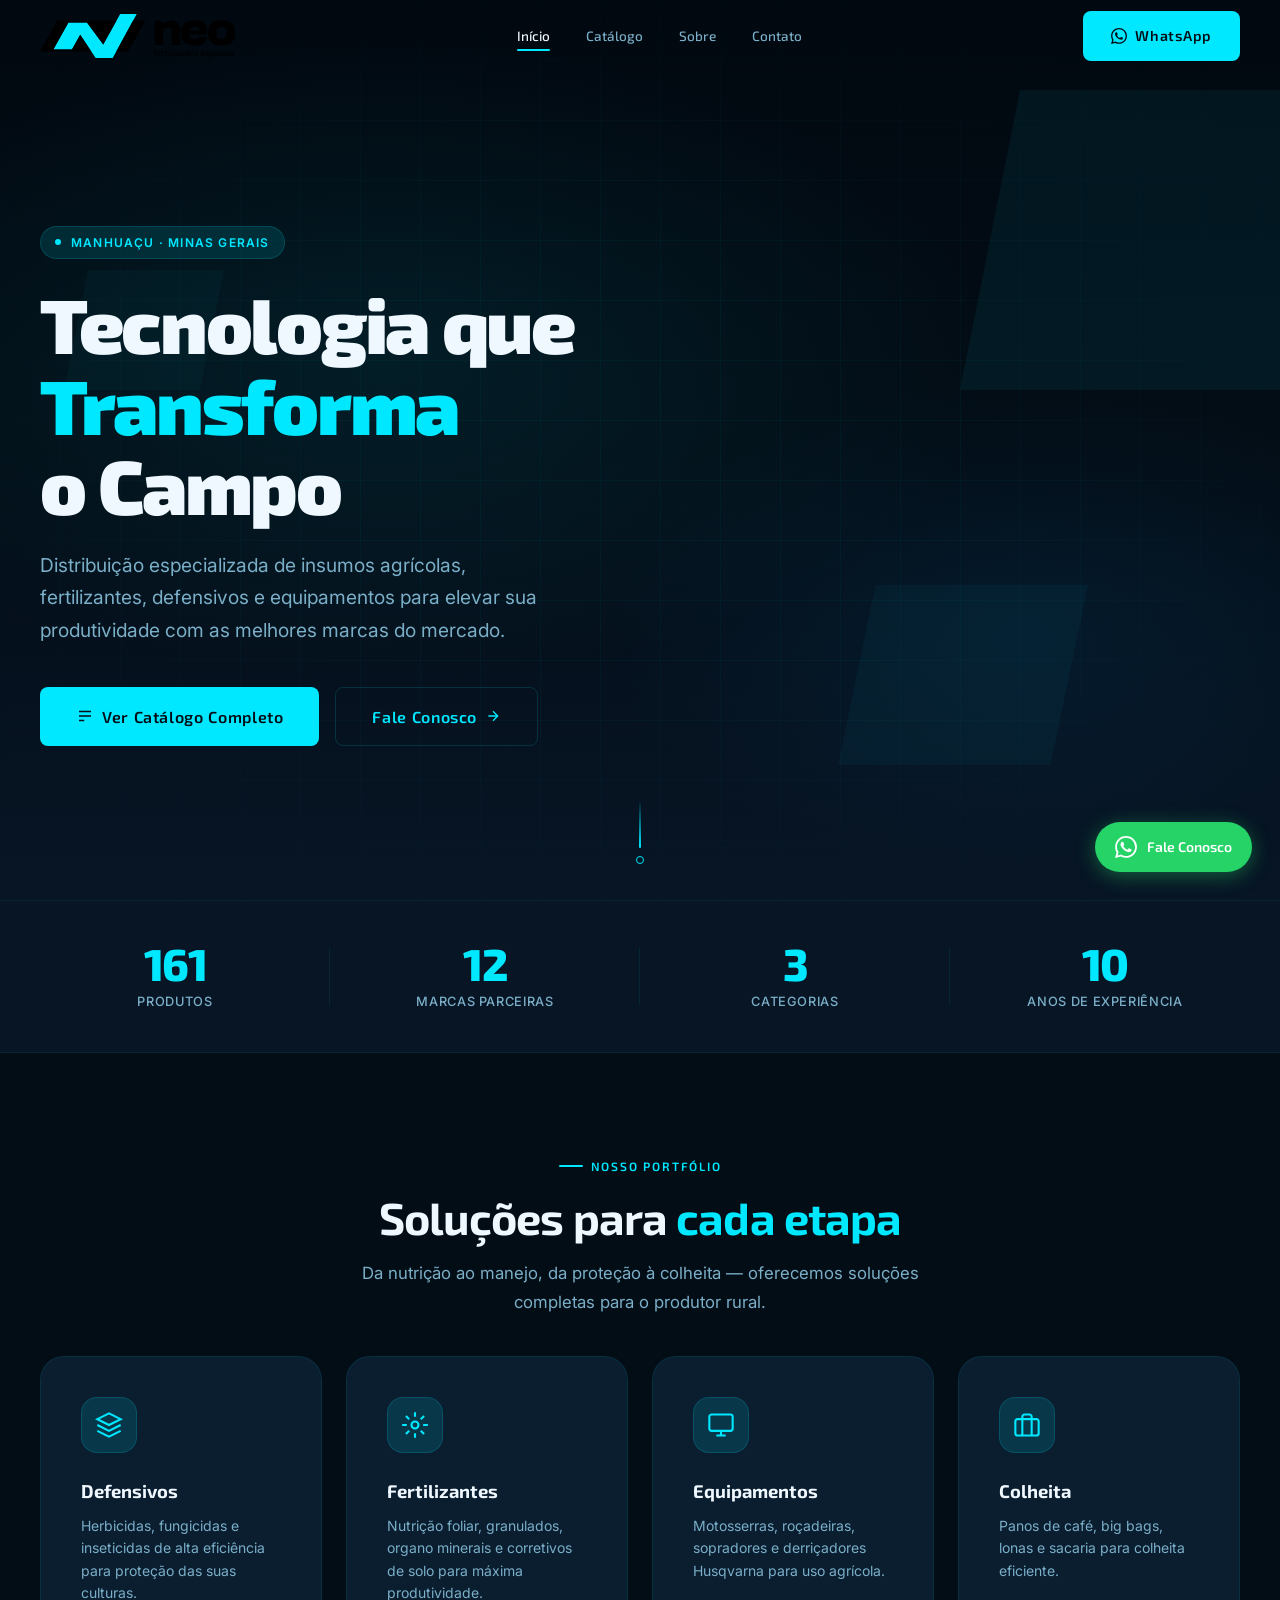
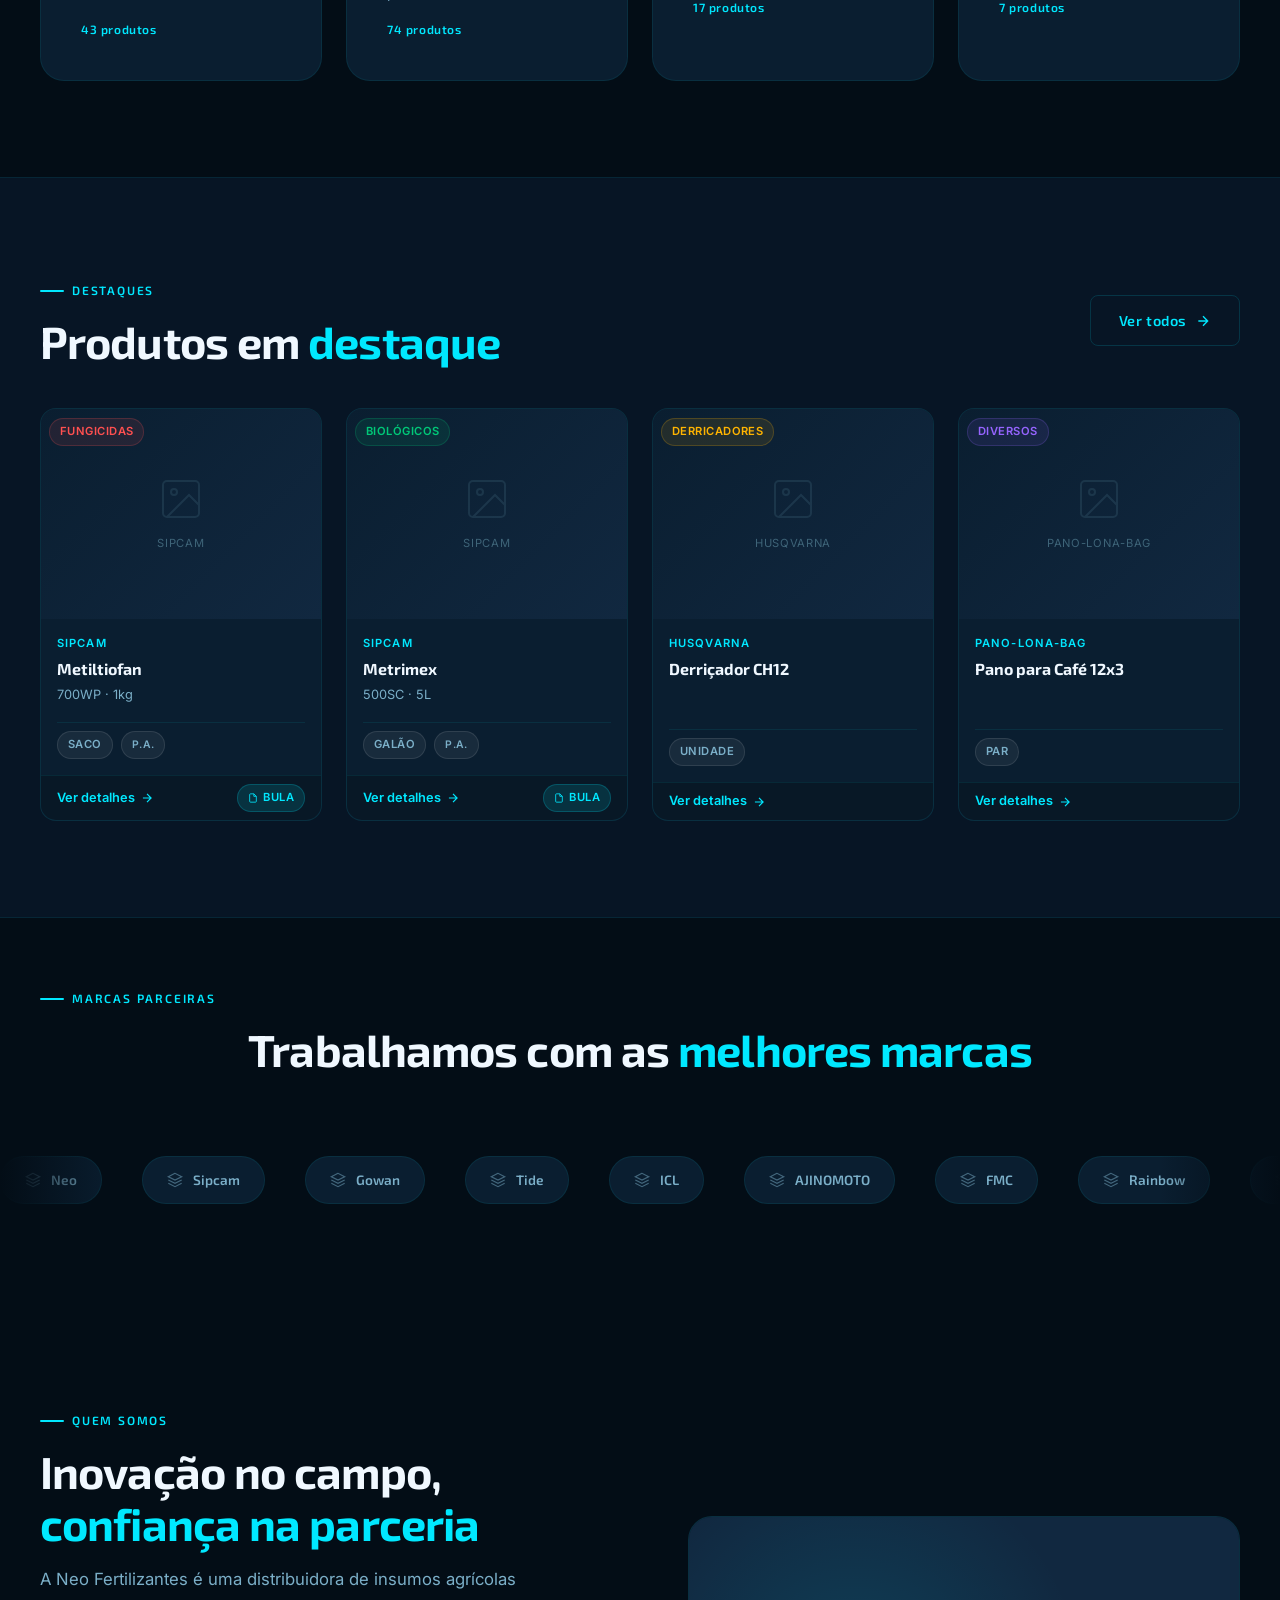
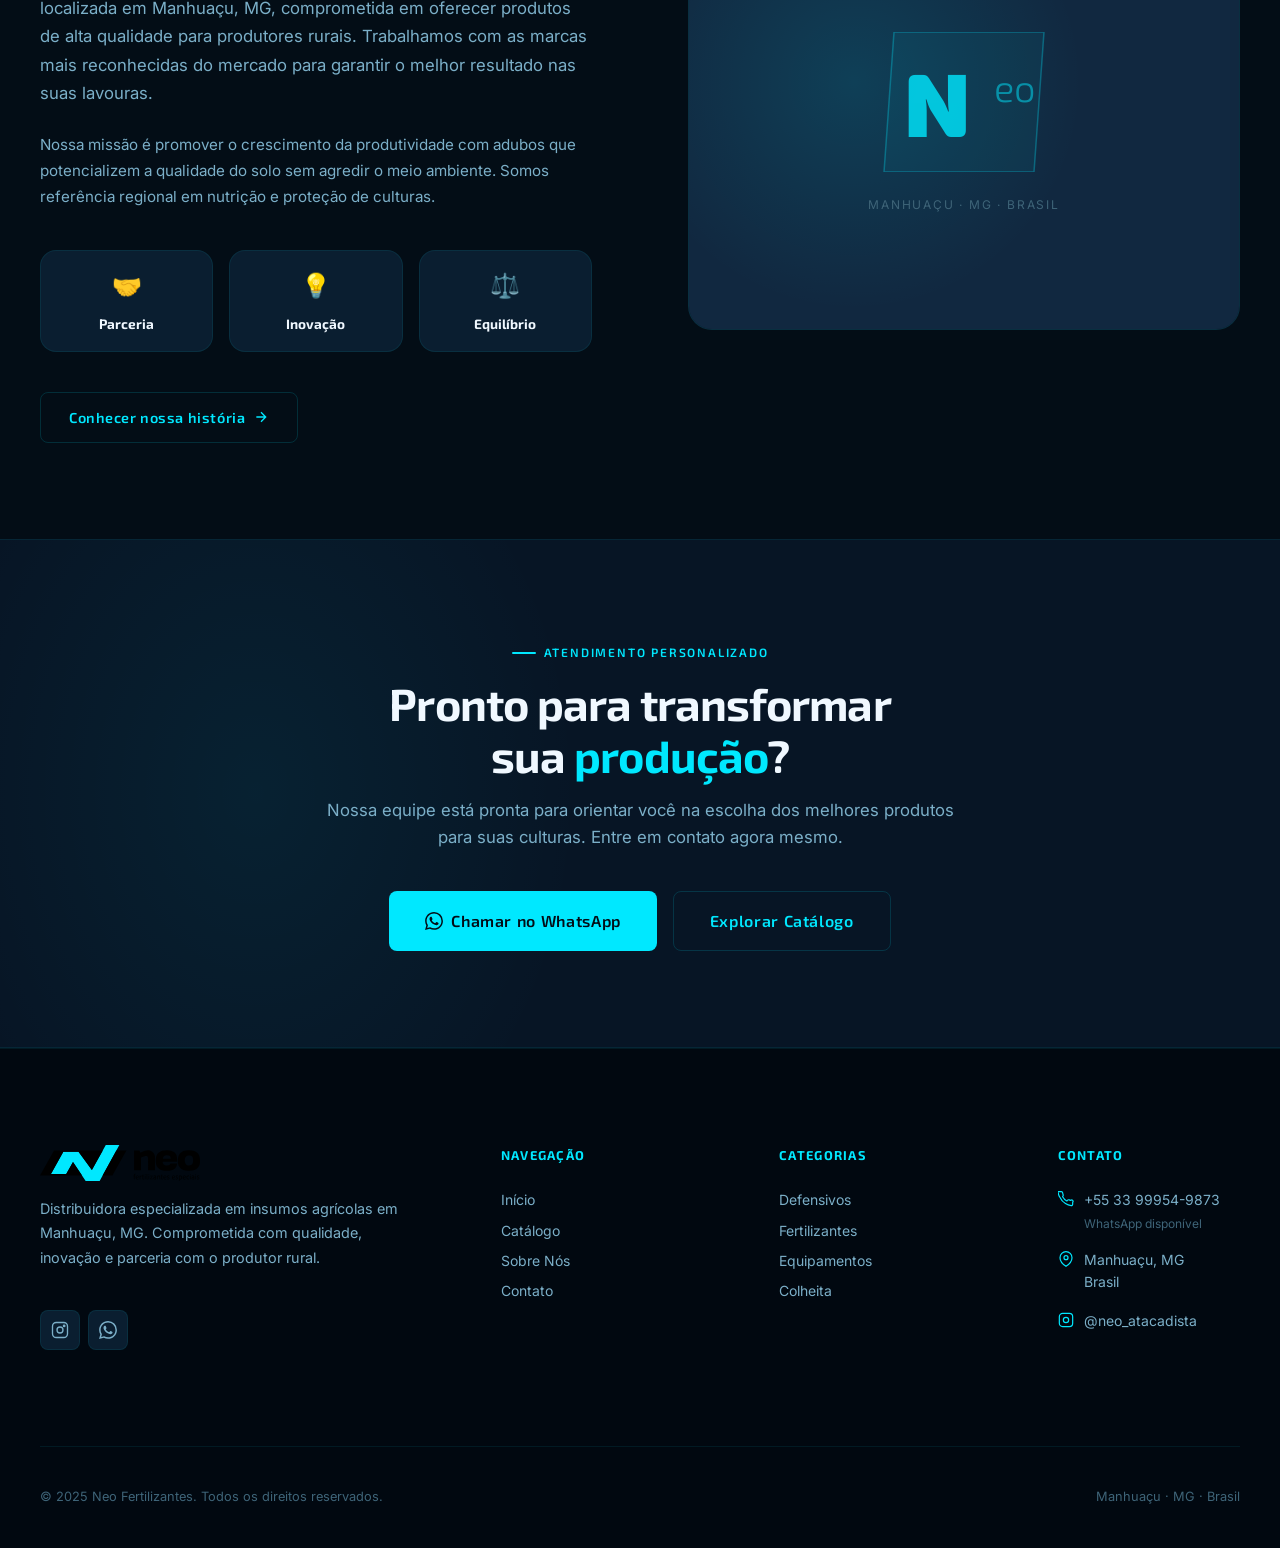
==== commit bfdd9250: "updates" ====
--- a/index.html
+++ b/index.html
@@ -11,10 +11,7 @@
 
   <!-- Page Loader -->
   <div class="page-loader" id="pageLoader">
-    <svg width="52" height="36" viewBox="0 0 52 36" fill="none" xmlns="http://www.w3.org/2000/svg">
-      <polygon points="8,0 44,0 52,36 16,36" fill="none" stroke="#00E8FF" stroke-width="1.5" opacity="0.4"/>
-      <text x="8" y="28" font-family="'Exo 2', sans-serif" font-size="28" font-weight="900" fill="#00E8FF">N</text>
-    </svg>
+    <img src="images/logo/neo-logo.svg" alt="Neo Fertilizantes" style="height:44px;width:auto;" loading="eager">
     <div class="loader-bar"><div class="loader-bar-fill"></div></div>
   </div>
 
@@ -22,12 +19,7 @@
   <nav class="navbar" id="navbar">
     <div class="navbar-inner">
       <a href="index.html" class="navbar-logo">
-        <svg width="52" height="36" viewBox="0 0 52 36" fill="none" xmlns="http://www.w3.org/2000/svg" aria-hidden="true">
-          <polygon points="8,0 44,0 52,36 16,36" fill="#00E8FF" opacity="0.15"/>
-          <polygon points="8,0 44,0 52,36 16,36" fill="none" stroke="#00E8FF" stroke-width="1.5"/>
-          <text x="9" y="27" font-family="'Exo 2', sans-serif" font-size="22" font-weight="900" fill="#00E8FF">N</text>
-        </svg>
-        <span class="navbar-logo-text">Neo<br>Fertilizantes</span>
+        <img src="images/logo/neo-logo.svg" alt="Neo Fertilizantes" style="height:44px;width:auto;" loading="eager">
       </a>
 
       <nav class="navbar-nav" aria-label="Navegação principal">
@@ -295,12 +287,7 @@
       <div class="footer-grid">
         <div>
           <a href="index.html" class="navbar-logo" style="margin-bottom:var(--space-md)">
-            <svg width="44" height="30" viewBox="0 0 52 36" fill="none" xmlns="http://www.w3.org/2000/svg">
-              <polygon points="8,0 44,0 52,36 16,36" fill="#00E8FF" opacity="0.15"/>
-              <polygon points="8,0 44,0 52,36 16,36" fill="none" stroke="#00E8FF" stroke-width="1.5"/>
-              <text x="9" y="27" font-family="'Exo 2', sans-serif" font-size="22" font-weight="900" fill="#00E8FF">N</text>
-            </svg>
-            <span class="navbar-logo-text">Neo<br>Fertilizantes</span>
+            <img src="images/logo/neo-logo.svg" alt="Neo Fertilizantes" style="height:36px;width:auto;" loading="lazy">
           </a>
           <p class="footer-brand-text">
             Distribuidora especializada em insumos agrícolas em Manhuaçu, MG. Comprometida com qualidade, inovação e parceria com o produtor rural.
@@ -368,6 +355,6 @@
     <span class="whatsapp-float-text">Fale Conosco</span>
   </a>
 
-  <script src="js/main.js"></script>
+  <script src="js/main.js?v=2"></script>
 </body>
 </html>
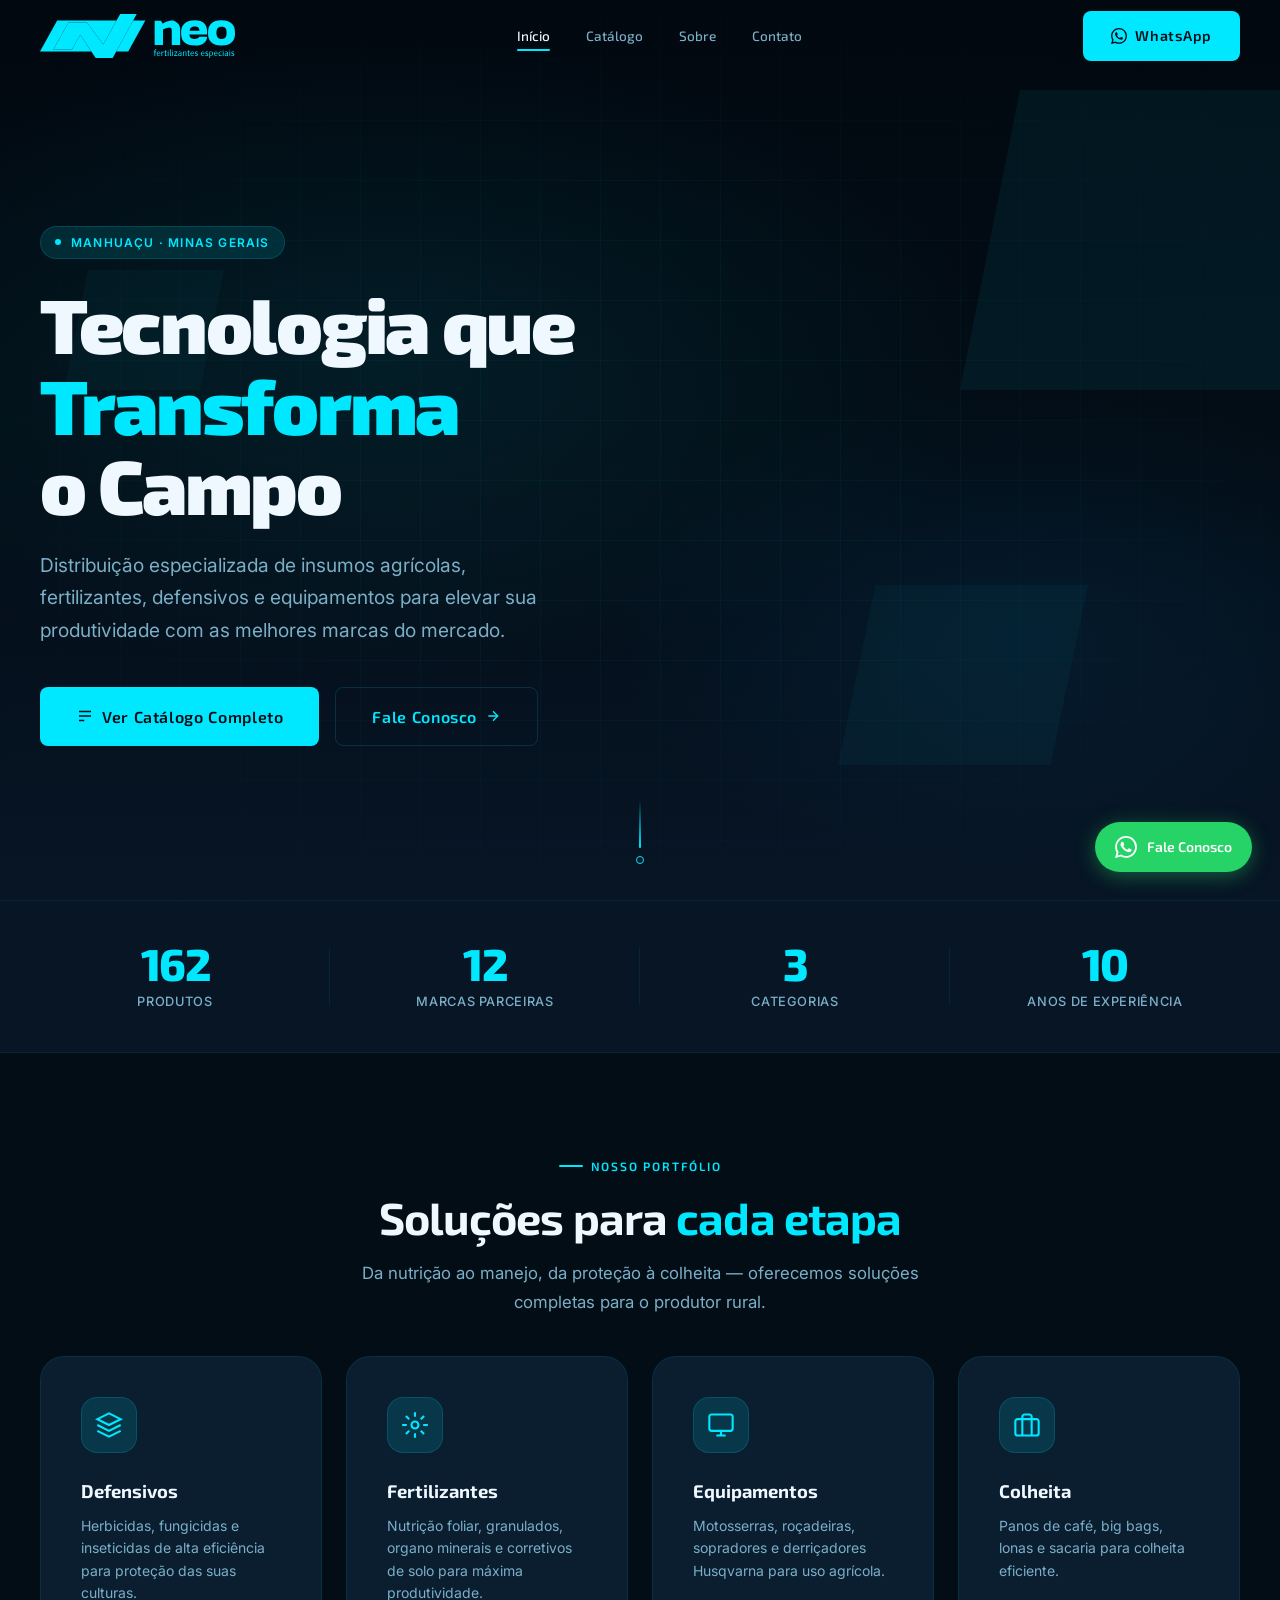
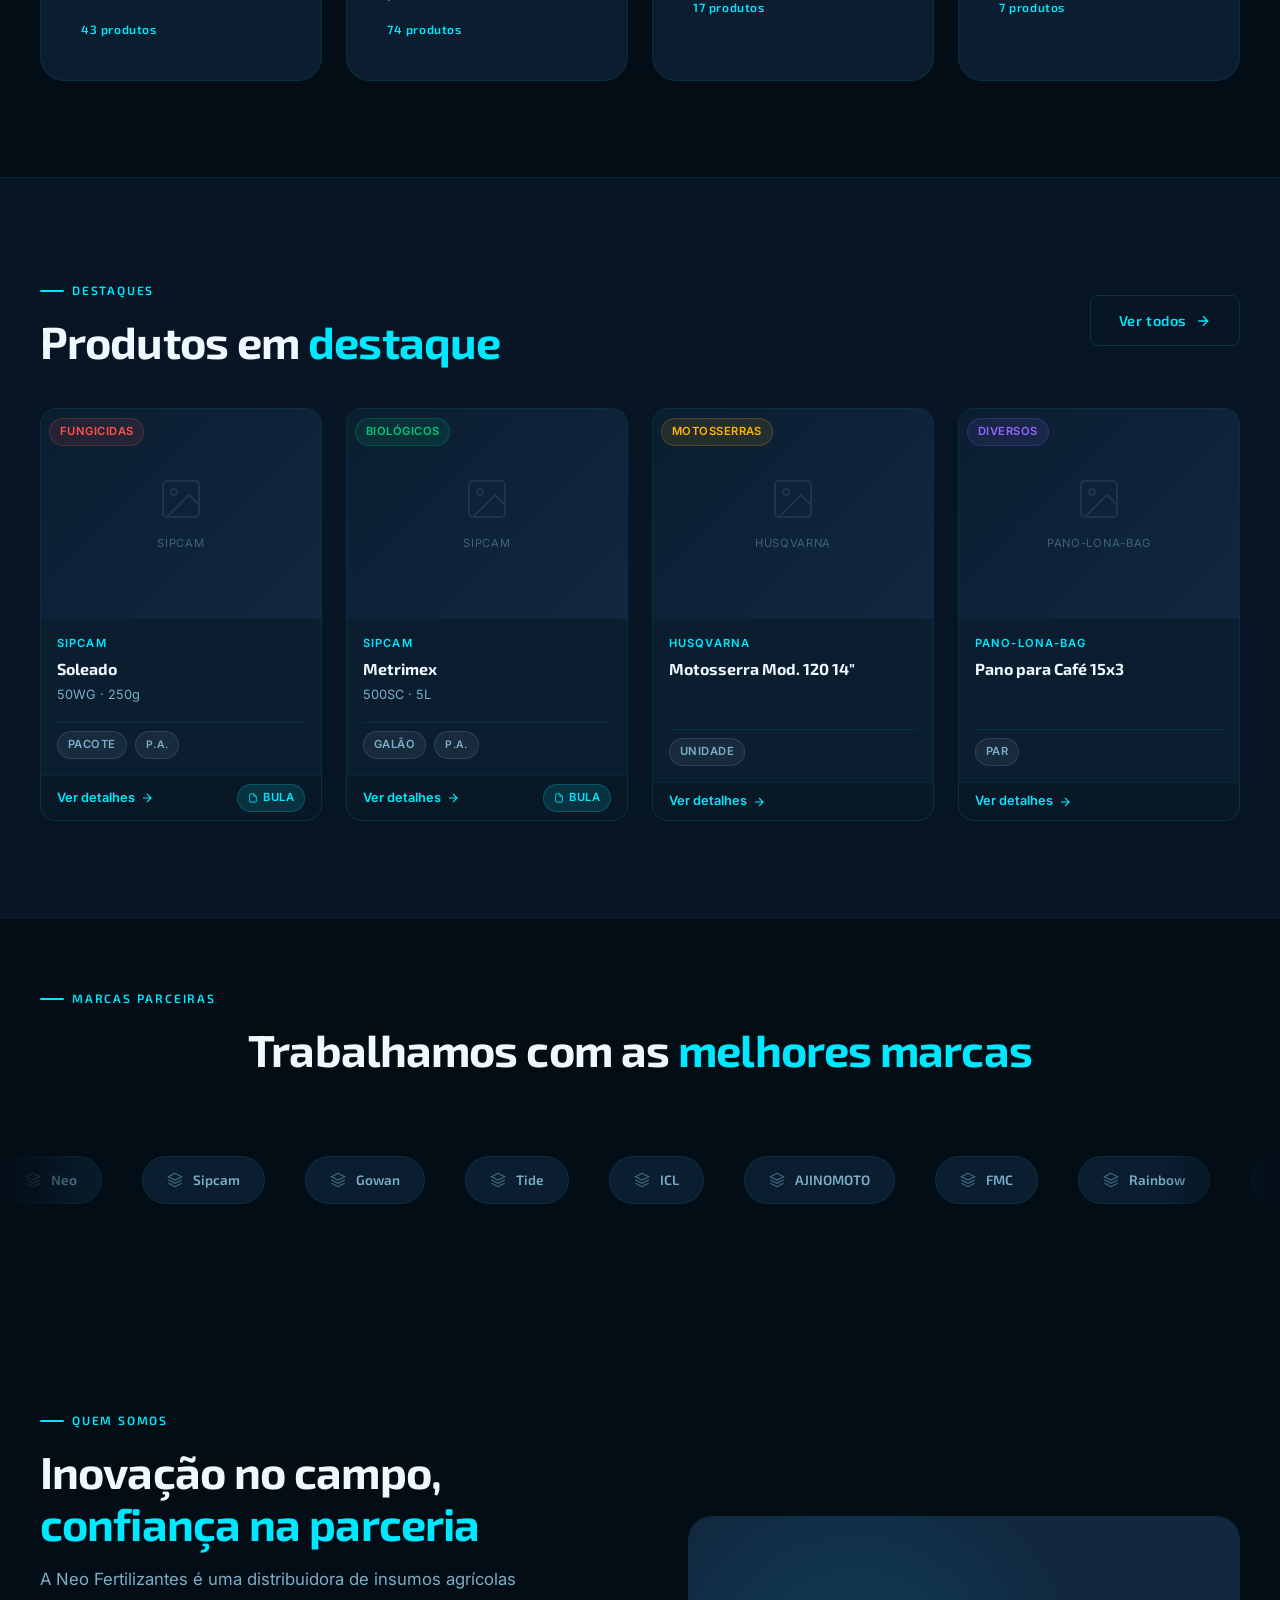
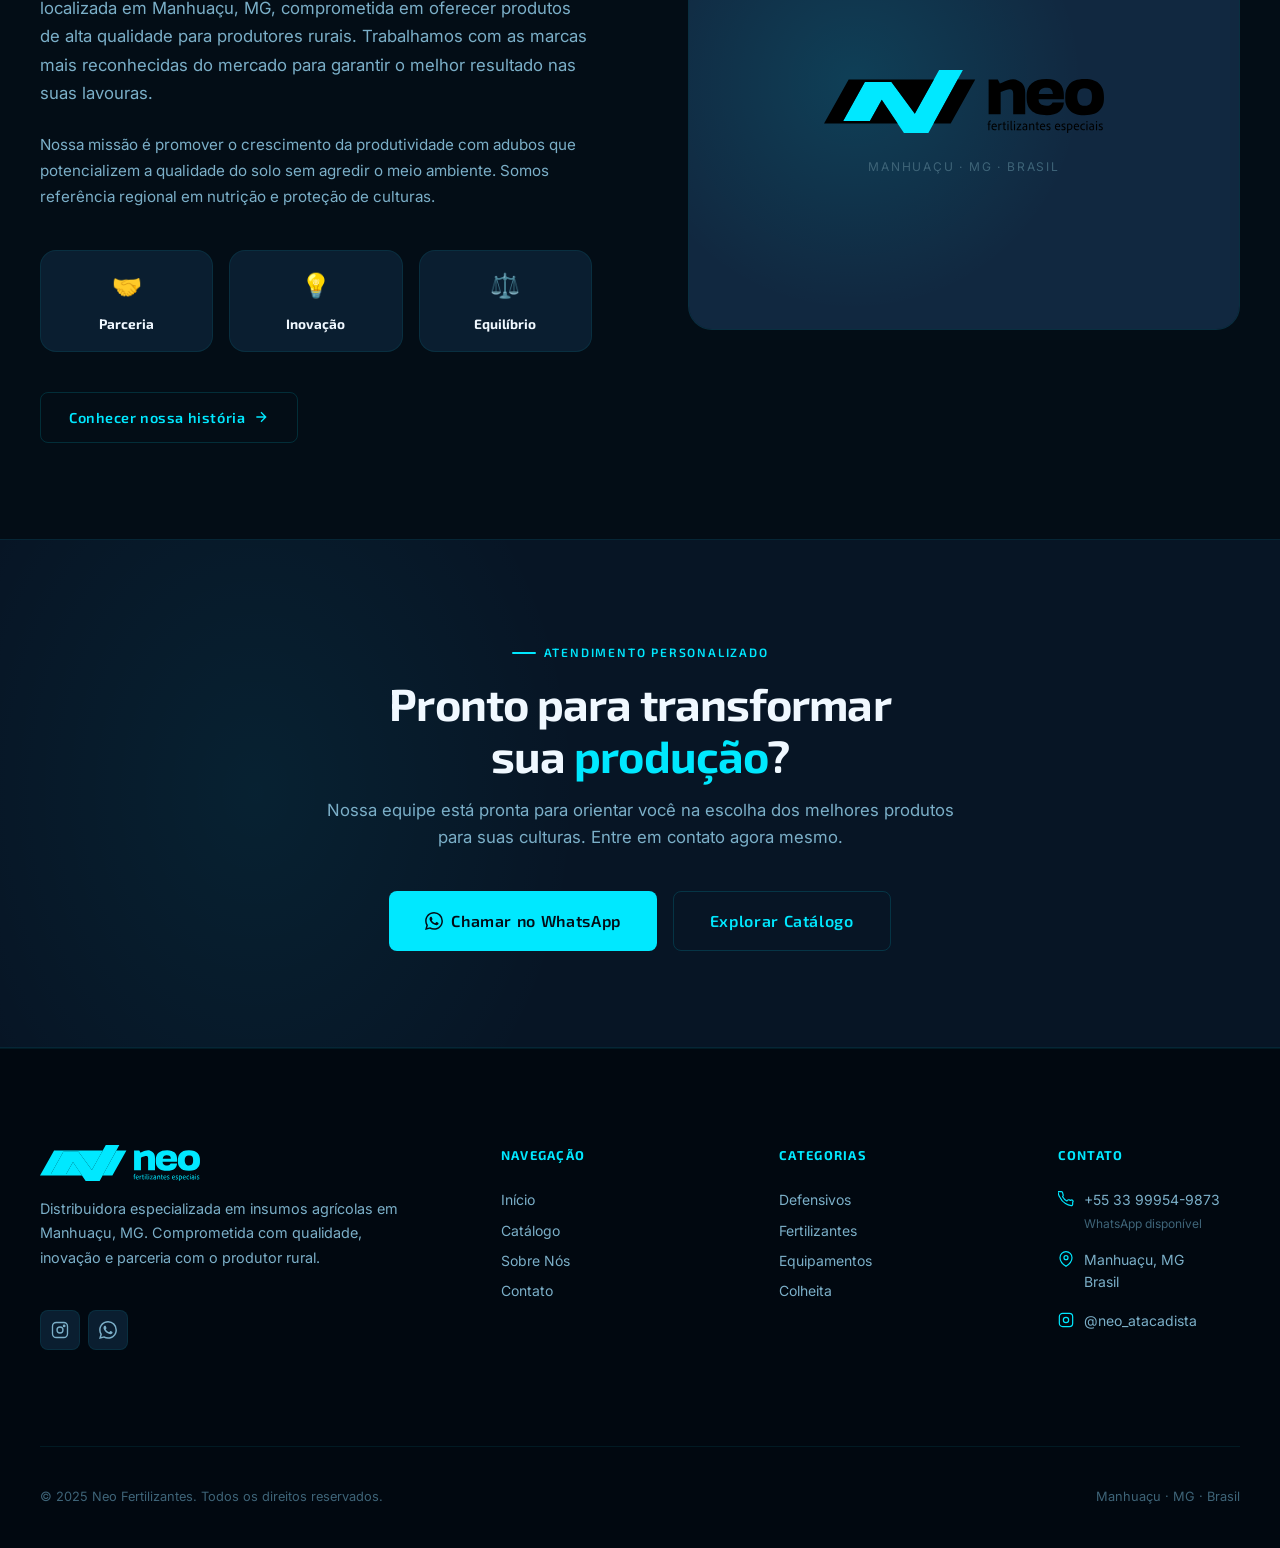
==== commit d3289c67: "update" ====
--- a/index.html
+++ b/index.html
@@ -11,7 +11,7 @@
 
   <!-- Page Loader -->
   <div class="page-loader" id="pageLoader">
-    <img src="images/logo/neo-logo.svg" alt="Neo Fertilizantes" style="height:44px;width:auto;" loading="eager">
+    <img src="images/logo/neo-logo-allblue.svg" alt="Neo Fertilizantes" style="height:44px;width:auto;" loading="eager">
     <div class="loader-bar"><div class="loader-bar-fill"></div></div>
   </div>
 
@@ -19,7 +19,7 @@
   <nav class="navbar" id="navbar">
     <div class="navbar-inner">
       <a href="index.html" class="navbar-logo">
-        <img src="images/logo/neo-logo.svg" alt="Neo Fertilizantes" style="height:44px;width:auto;" loading="eager">
+        <img src="images/logo/neo-logo-allblue.svg" alt="Neo Fertilizantes" style="height:44px;width:auto;" loading="eager">
       </a>
 
       <nav class="navbar-nav" aria-label="Navegação principal">
@@ -247,15 +247,9 @@
 
         <div class="about-visual reveal reveal-delay-2">
           <div class="about-visual-inner">
-            <div style="text-align:center;color:var(--text-muted);padding:var(--space-3xl)">
-              <!-- Parallelogram brand mark -->
-              <svg width="200" height="140" viewBox="0 0 200 140" fill="none" xmlns="http://www.w3.org/2000/svg" style="margin:0 auto">
-                <polygon points="30,0 180,0 170,140 20,140" fill="#00E8FF" opacity="0.05"/>
-                <polygon points="30,0 180,0 170,140 20,140" fill="none" stroke="#00E8FF" stroke-width="1.5" opacity="0.3"/>
-                <text x="40" y="105" font-family="'Exo 2', sans-serif" font-size="90" font-weight="900" fill="#00E8FF" opacity="0.8">N</text>
-                <text x="130" y="70" font-family="'Exo 2', sans-serif" font-size="38" font-weight="300" fill="#00E8FF" opacity="0.5">eo</text>
-              </svg>
-              <p style="font-size:0.75rem;letter-spacing:0.15em;text-transform:uppercase;margin-top:var(--space-md);color:var(--text-muted)">Manhuaçu · MG · Brasil</p>
+            <div style="text-align:center;padding:var(--space-3xl);display:flex;flex-direction:column;align-items:center;justify-content:center;gap:var(--space-lg)">
+              <img src="images/logo/neo-logo.svg" alt="Neo Fertilizantes" style="width:100%;max-width:280px;height:auto;" loading="lazy">
+              <p style="font-size:0.75rem;letter-spacing:0.15em;text-transform:uppercase;color:var(--text-muted)">Manhuaçu · MG · Brasil</p>
             </div>
           </div>
         </div>
@@ -287,7 +281,7 @@
       <div class="footer-grid">
         <div>
           <a href="index.html" class="navbar-logo" style="margin-bottom:var(--space-md)">
-            <img src="images/logo/neo-logo.svg" alt="Neo Fertilizantes" style="height:36px;width:auto;" loading="lazy">
+            <img src="images/logo/neo-logo-allblue.svg" alt="Neo Fertilizantes" style="height:36px;width:auto;" loading="lazy">
           </a>
           <p class="footer-brand-text">
             Distribuidora especializada em insumos agrícolas em Manhuaçu, MG. Comprometida com qualidade, inovação e parceria com o produtor rural.
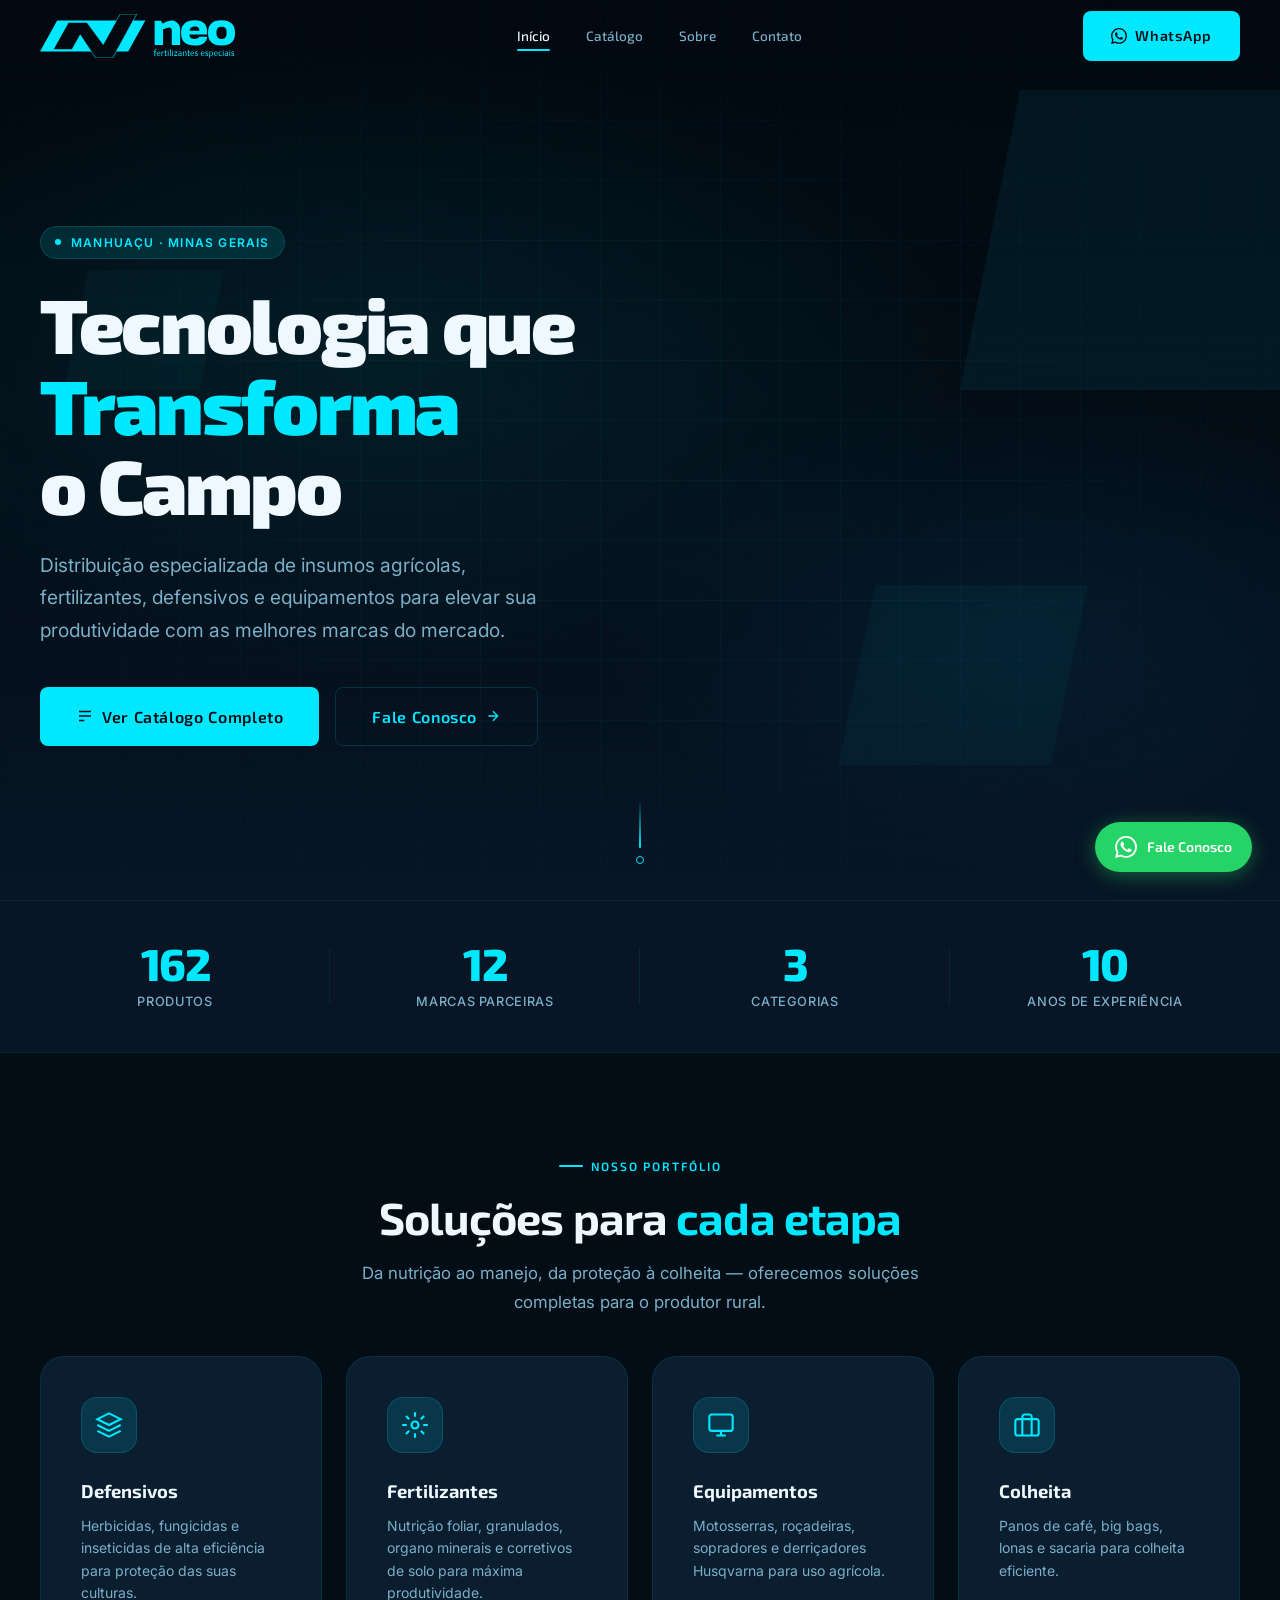
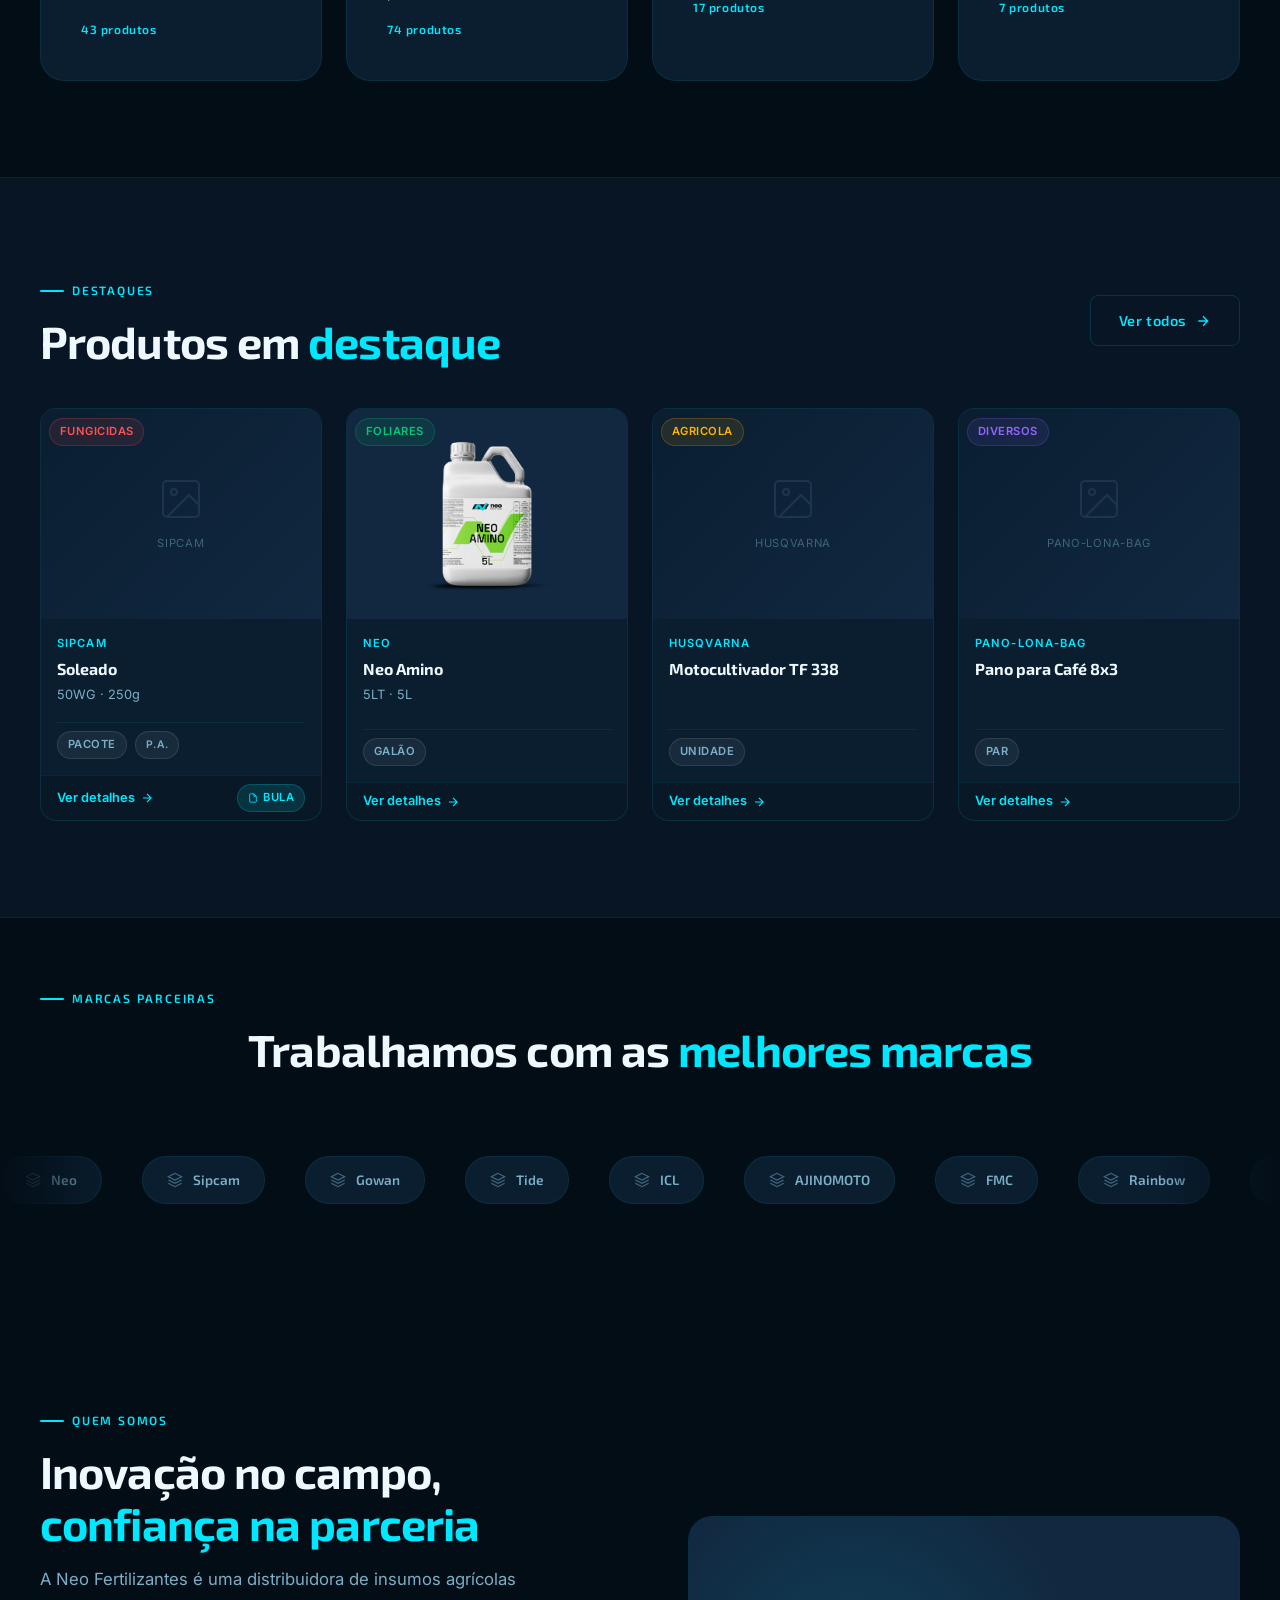
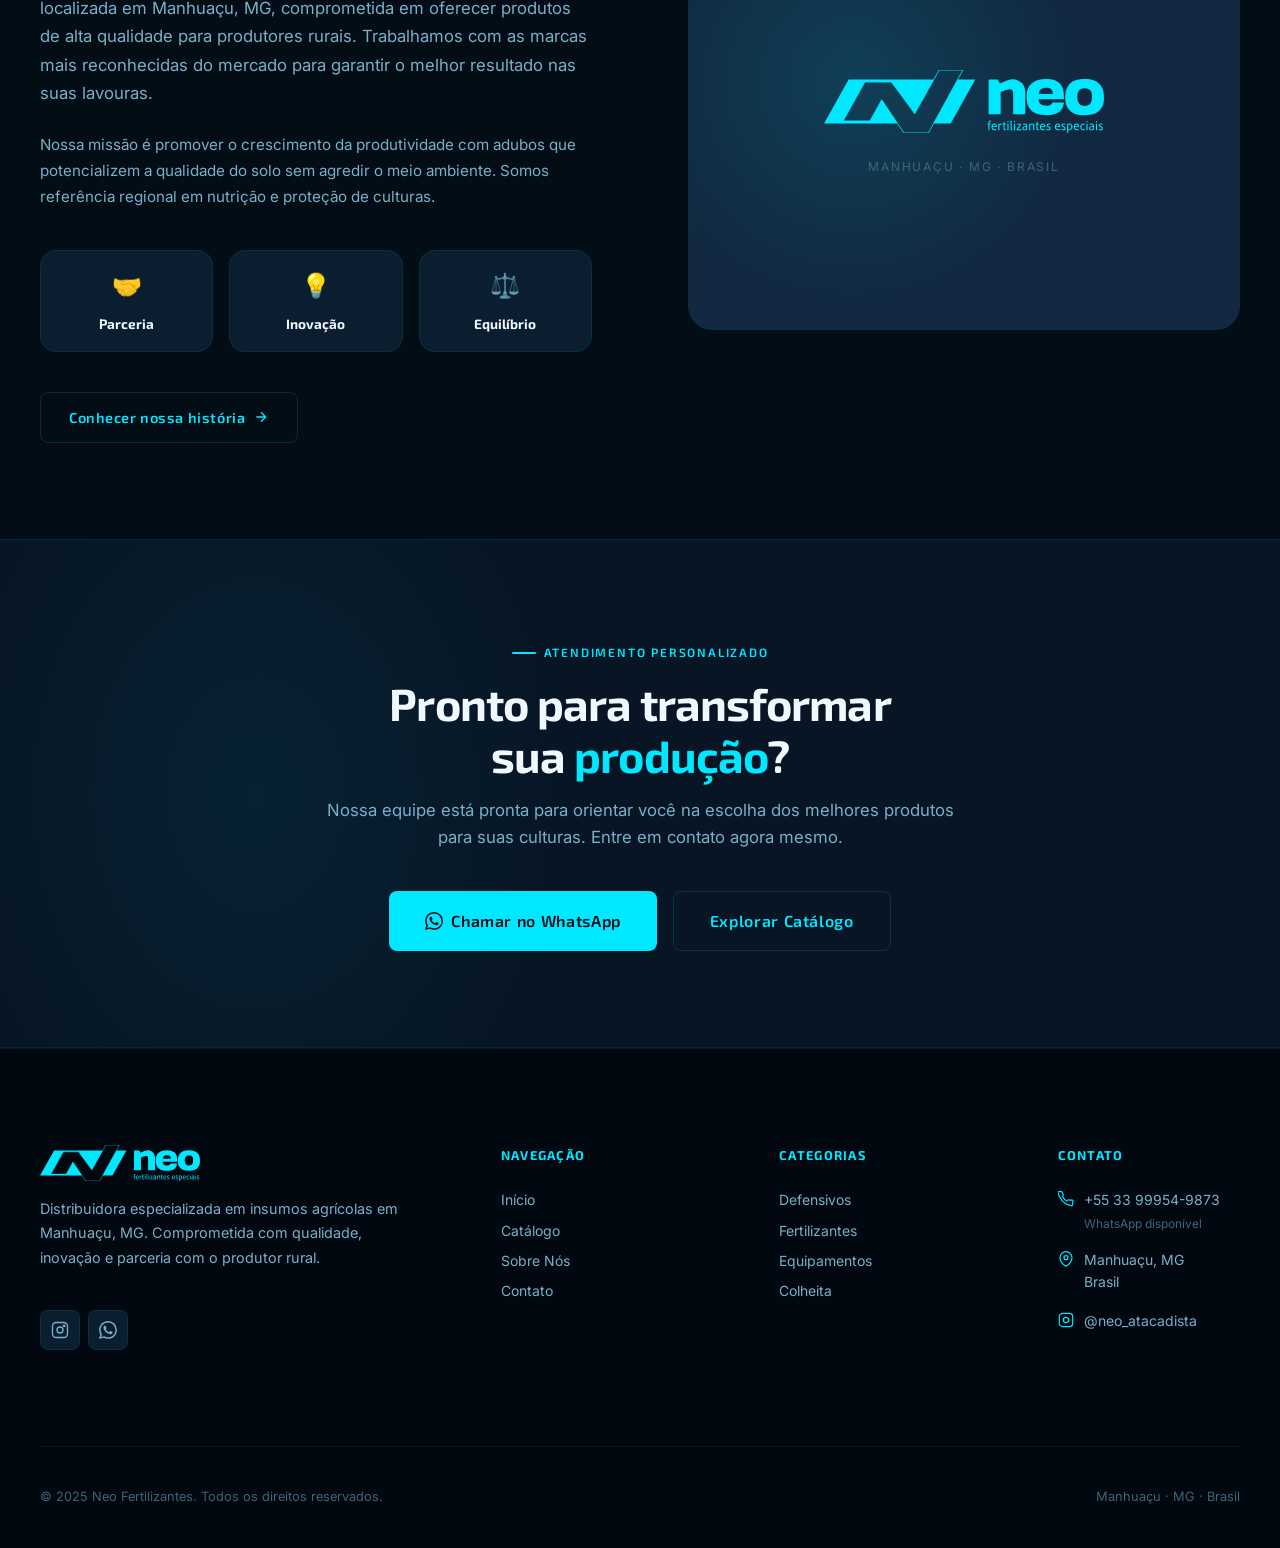
==== commit 428a95cd: "Replace old white-text logo with all-blue logo on início and sobre pages Co-Authored-By: Claude Sonn" ====
--- a/index.html
+++ b/index.html
@@ -248,7 +248,7 @@
         <div class="about-visual reveal reveal-delay-2">
           <div class="about-visual-inner">
             <div style="text-align:center;padding:var(--space-3xl);display:flex;flex-direction:column;align-items:center;justify-content:center;gap:var(--space-lg)">
-              <img src="images/logo/neo-logo.svg" alt="Neo Fertilizantes" style="width:100%;max-width:280px;height:auto;" loading="lazy">
+              <img src="images/logo/neo-logo-allblue.svg" alt="Neo Fertilizantes" style="width:100%;max-width:280px;height:auto;" loading="lazy">
               <p style="font-size:0.75rem;letter-spacing:0.15em;text-transform:uppercase;color:var(--text-muted)">Manhuaçu · MG · Brasil</p>
             </div>
           </div>
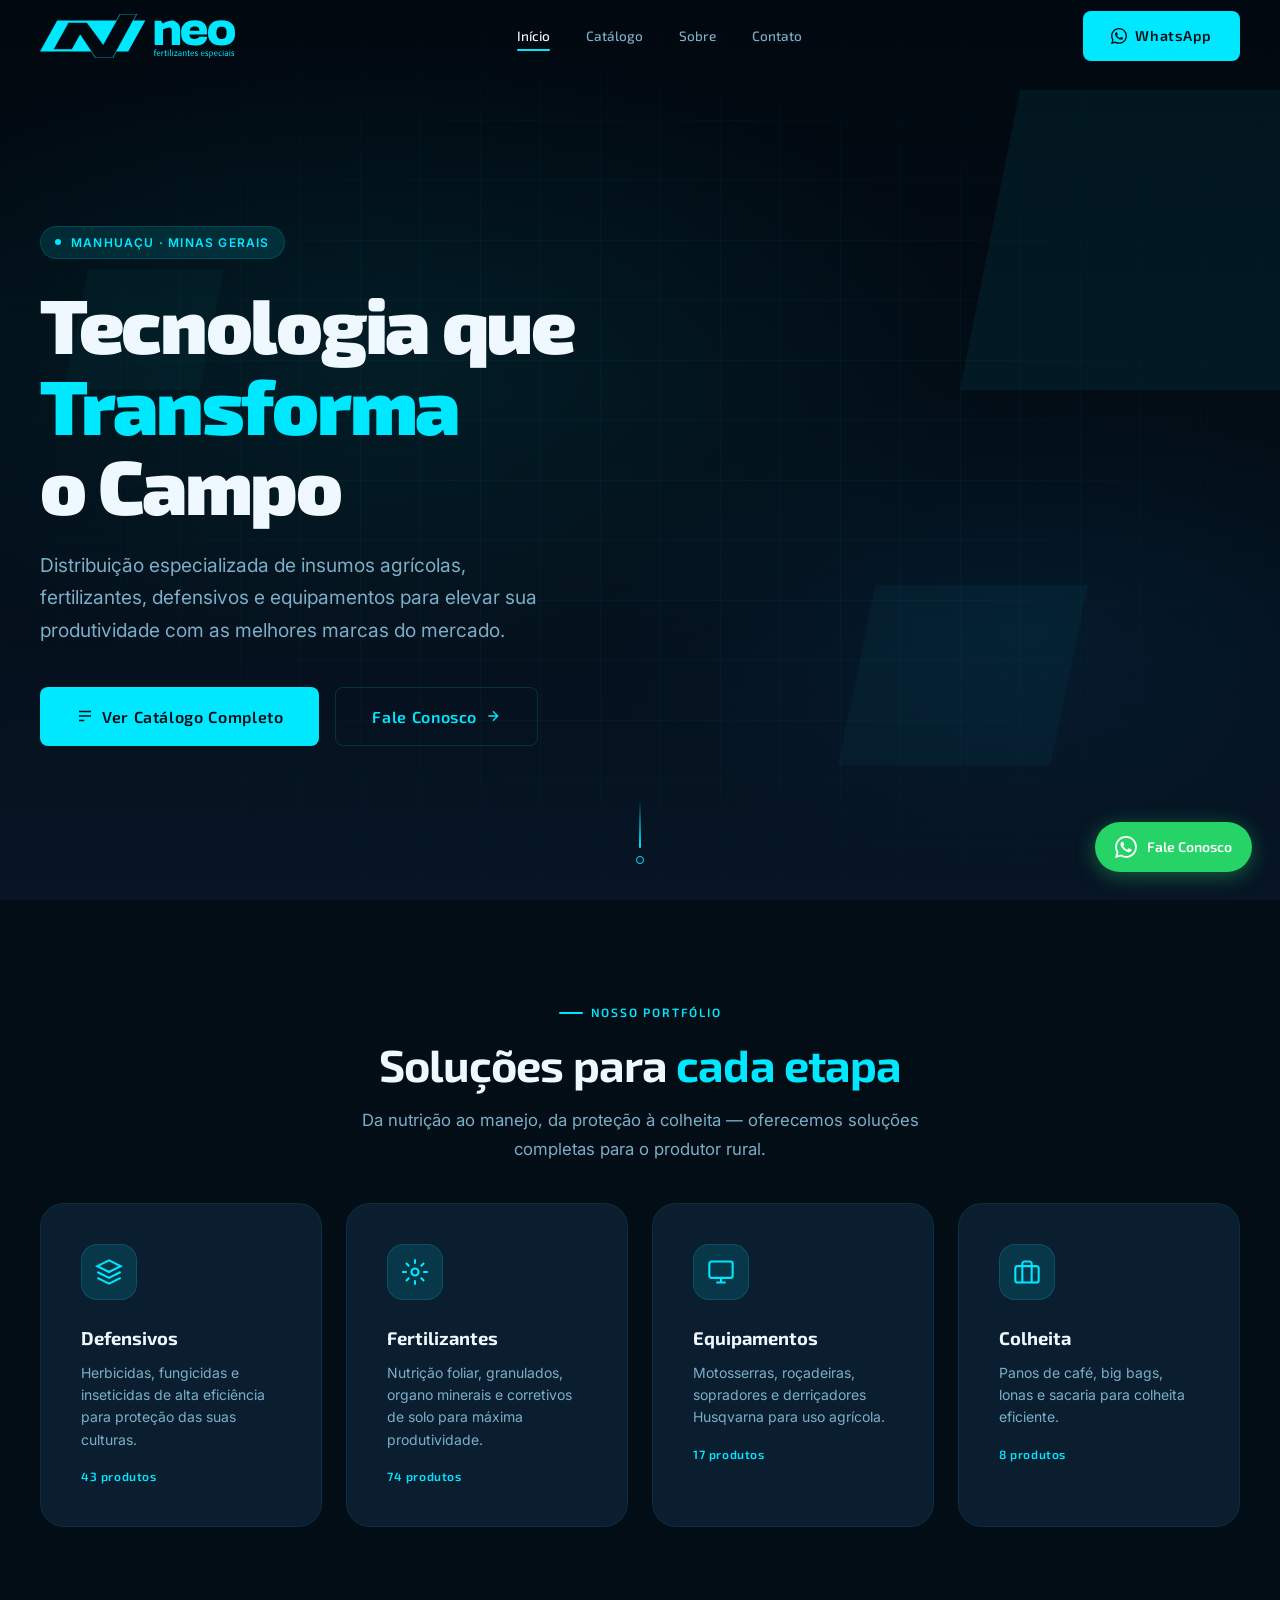
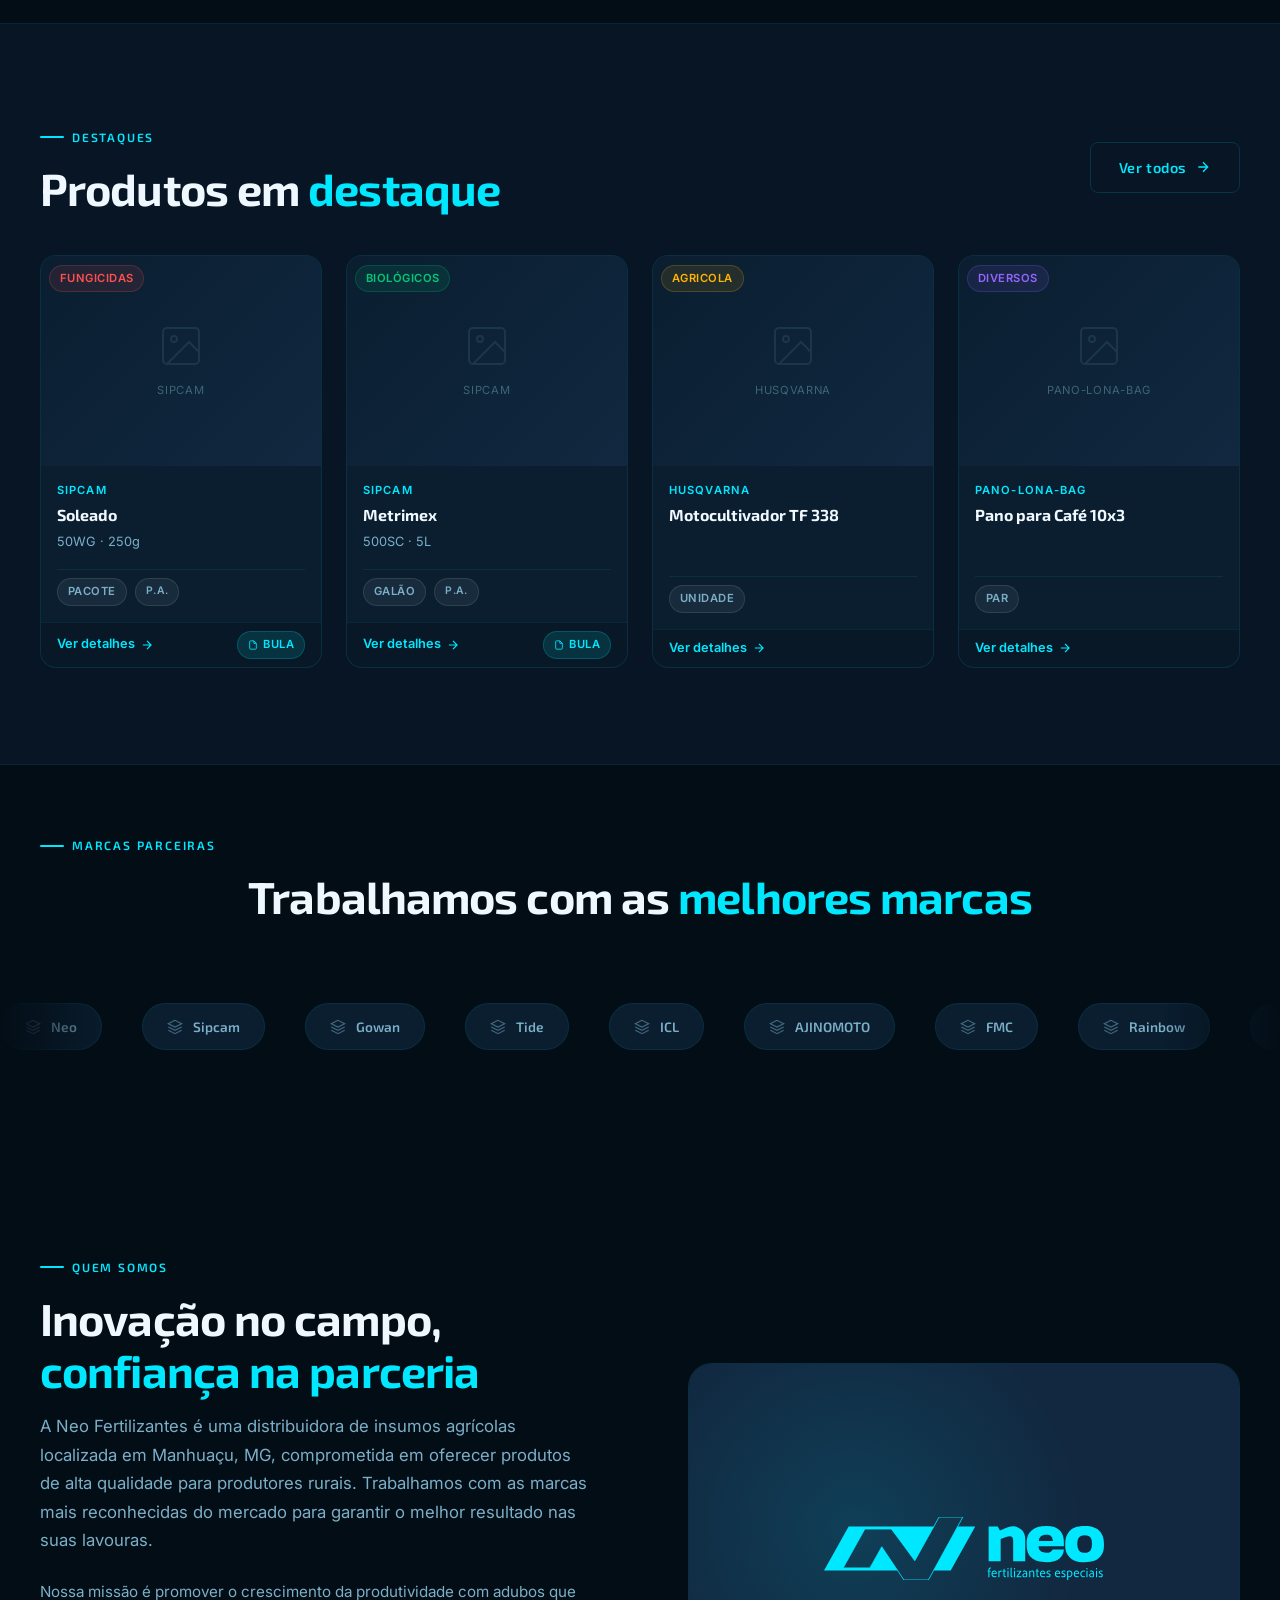
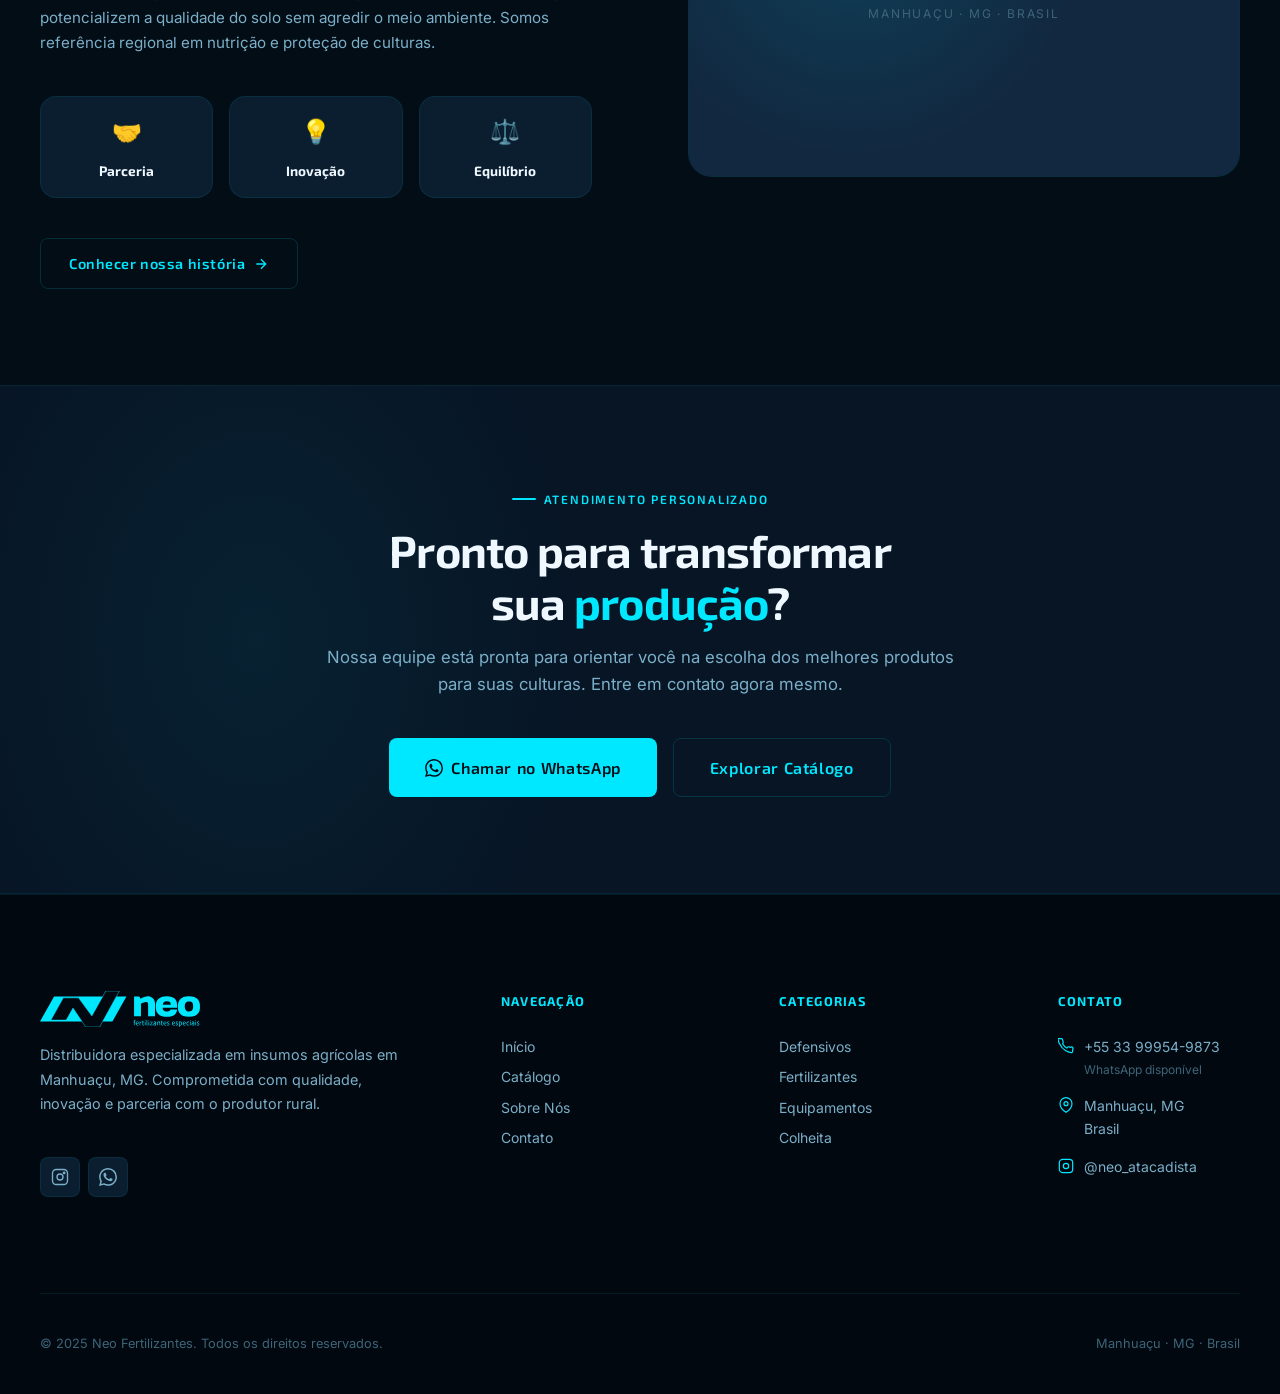
==== commit 54eb5d2f: "Remove stats bar section from homepage Client requested removal of public-facing stats (products cou" ====
--- a/index.html
+++ b/index.html
@@ -97,30 +97,6 @@
     </div>
   </section>
 
-  <!-- Stats Bar -->
-  <section class="stats-bar">
-    <div class="container">
-      <div class="stats-grid">
-        <div class="stat-item reveal">
-          <div class="stat-number" data-count="166">0</div>
-          <div class="stat-label">Produtos</div>
-        </div>
-        <div class="stat-item reveal reveal-delay-1">
-          <div class="stat-number" data-count="13">0</div>
-          <div class="stat-label">Marcas Parceiras</div>
-        </div>
-        <div class="stat-item reveal reveal-delay-2">
-          <div class="stat-number" data-count="4">0</div>
-          <div class="stat-label">Categorias</div>
-        </div>
-        <div class="stat-item reveal reveal-delay-3">
-          <div class="stat-number" data-suffix="+">10</div>
-          <div class="stat-label">Anos de Experiência</div>
-        </div>
-      </div>
-    </div>
-  </section>
-
   <!-- Categories Section -->
   <section class="section">
     <div class="container">
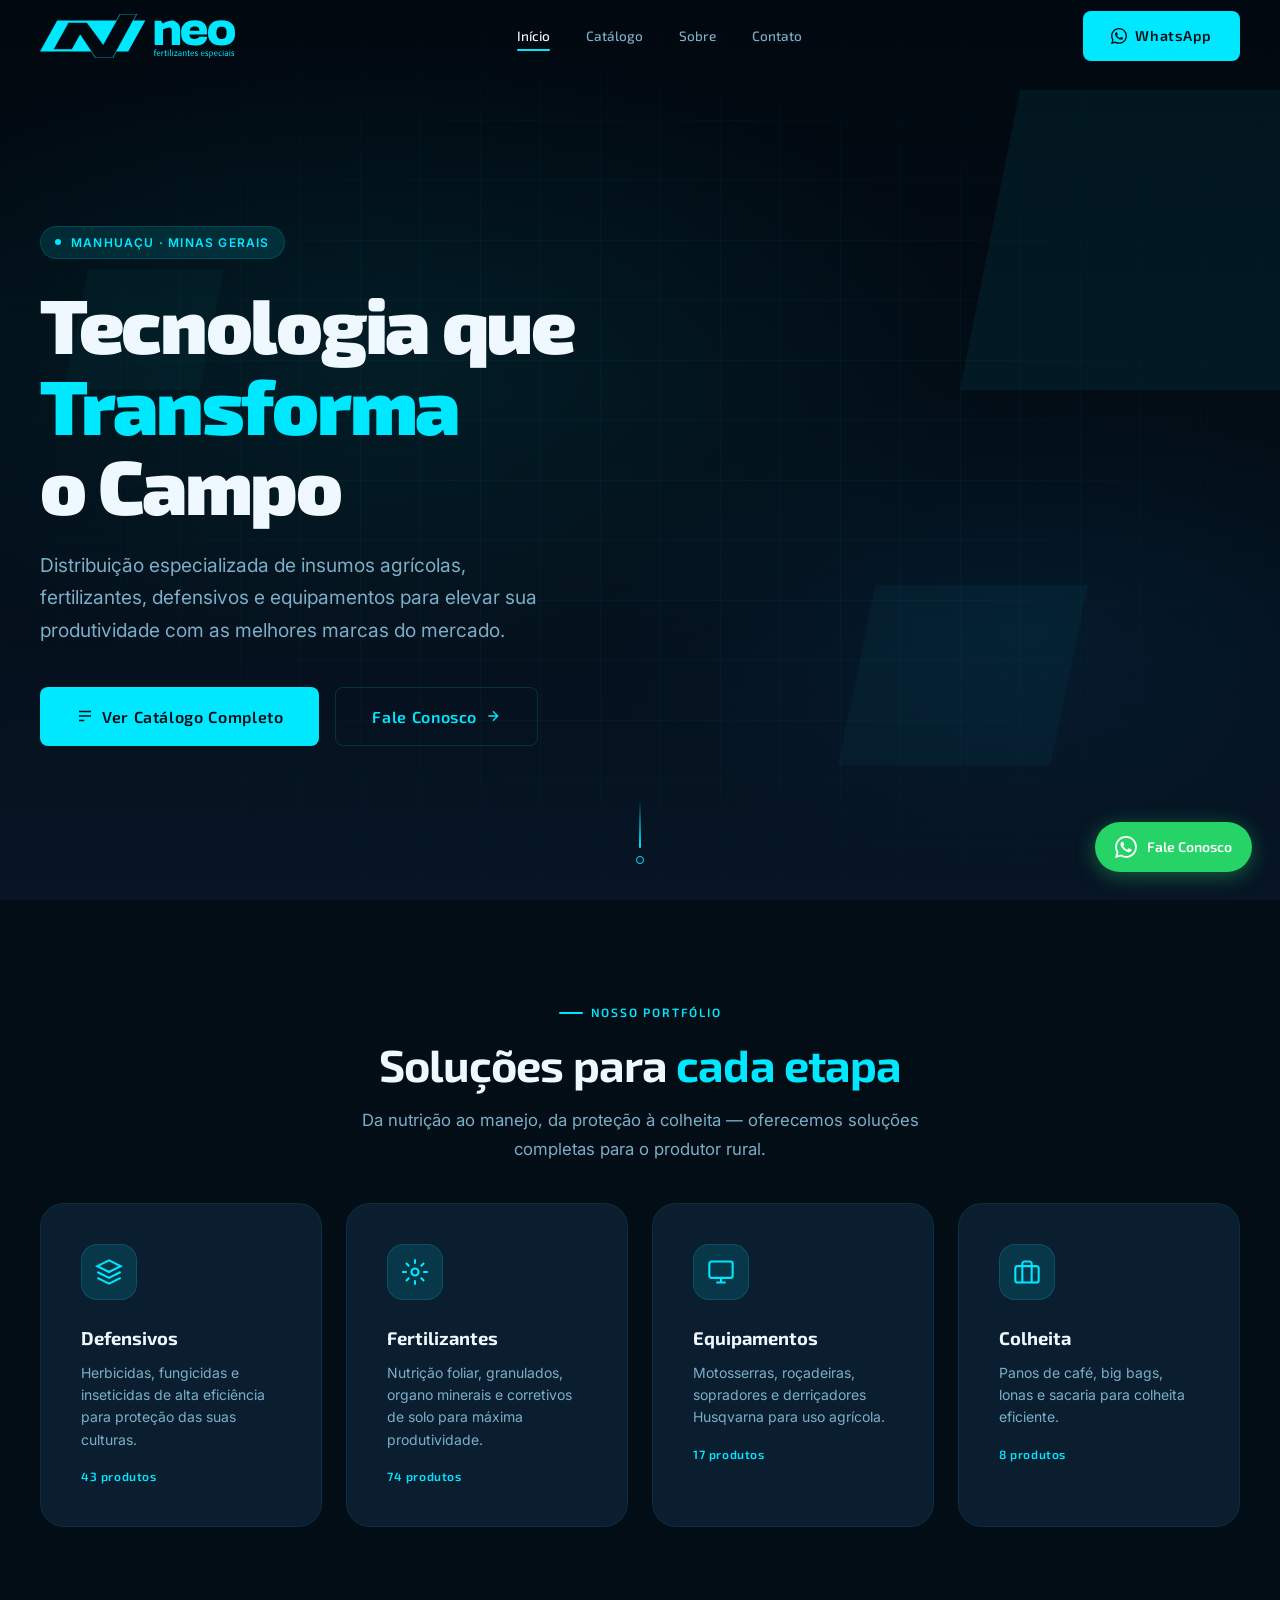
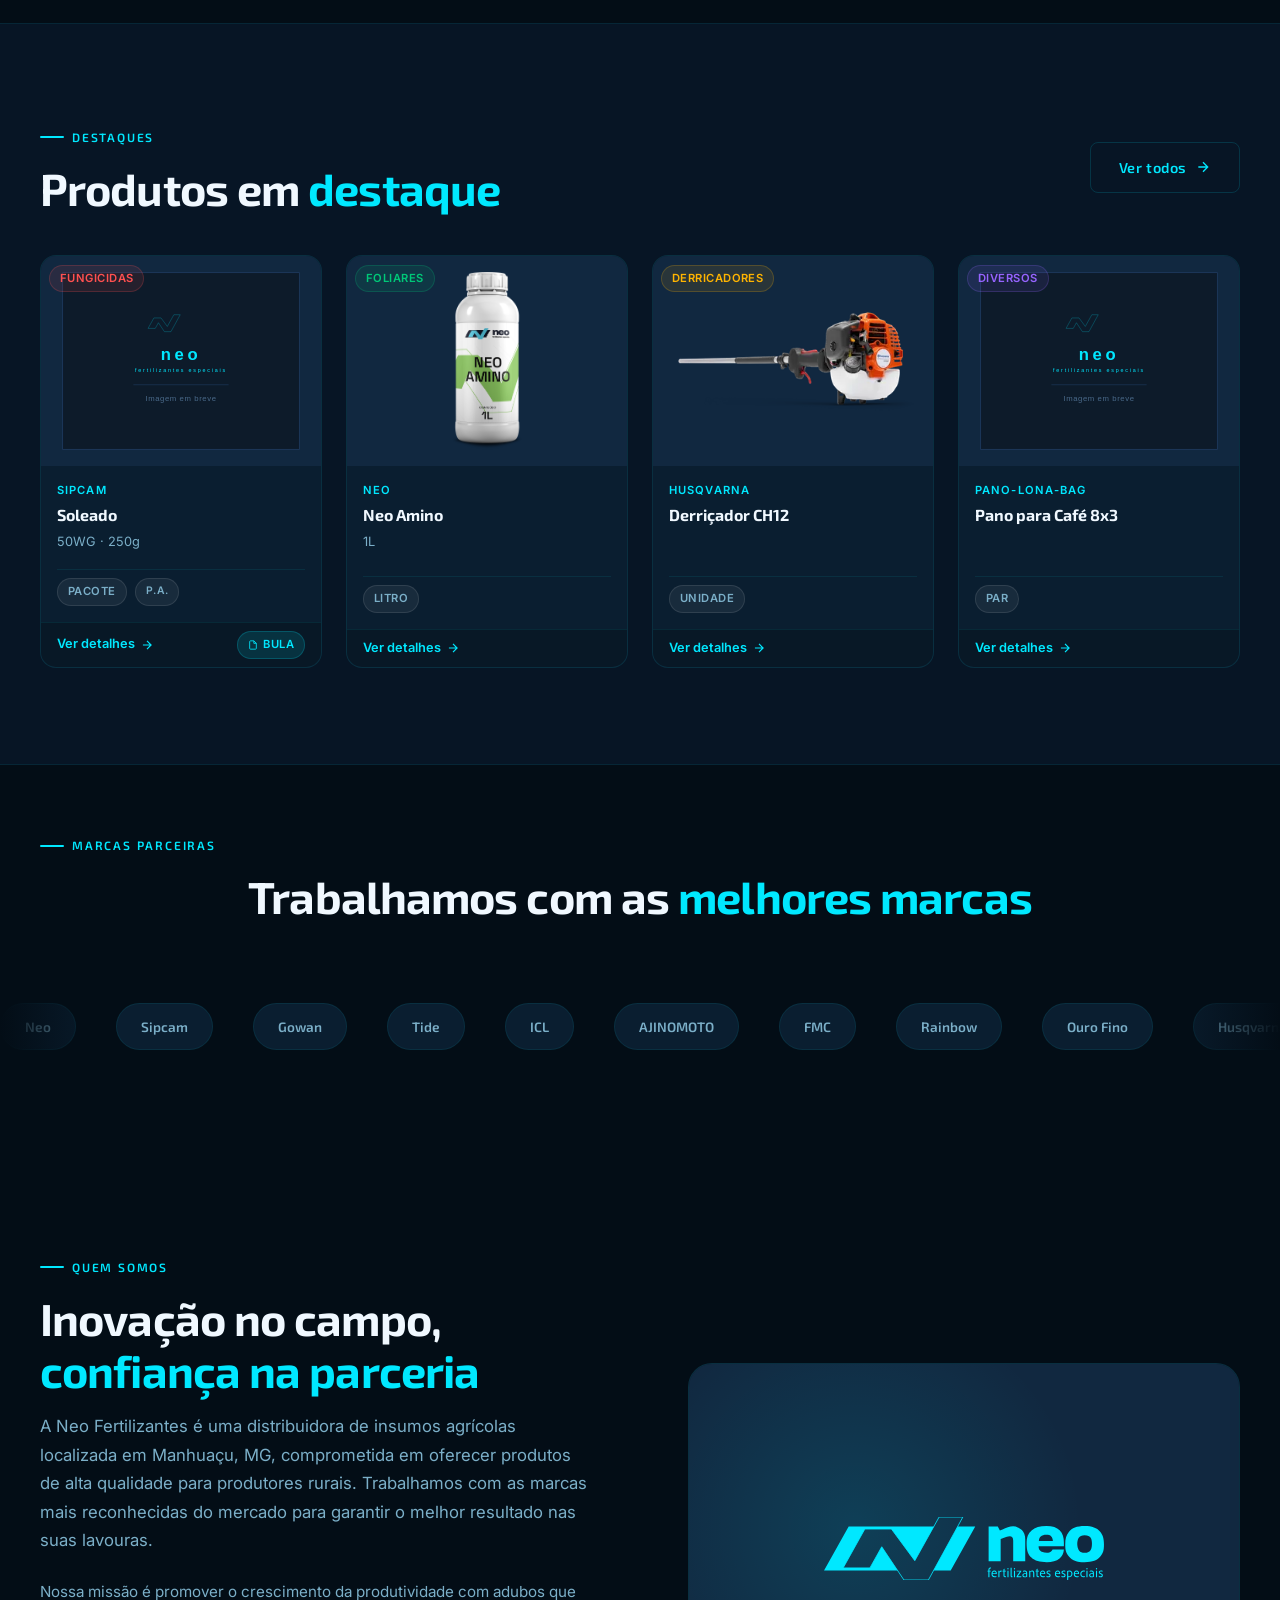
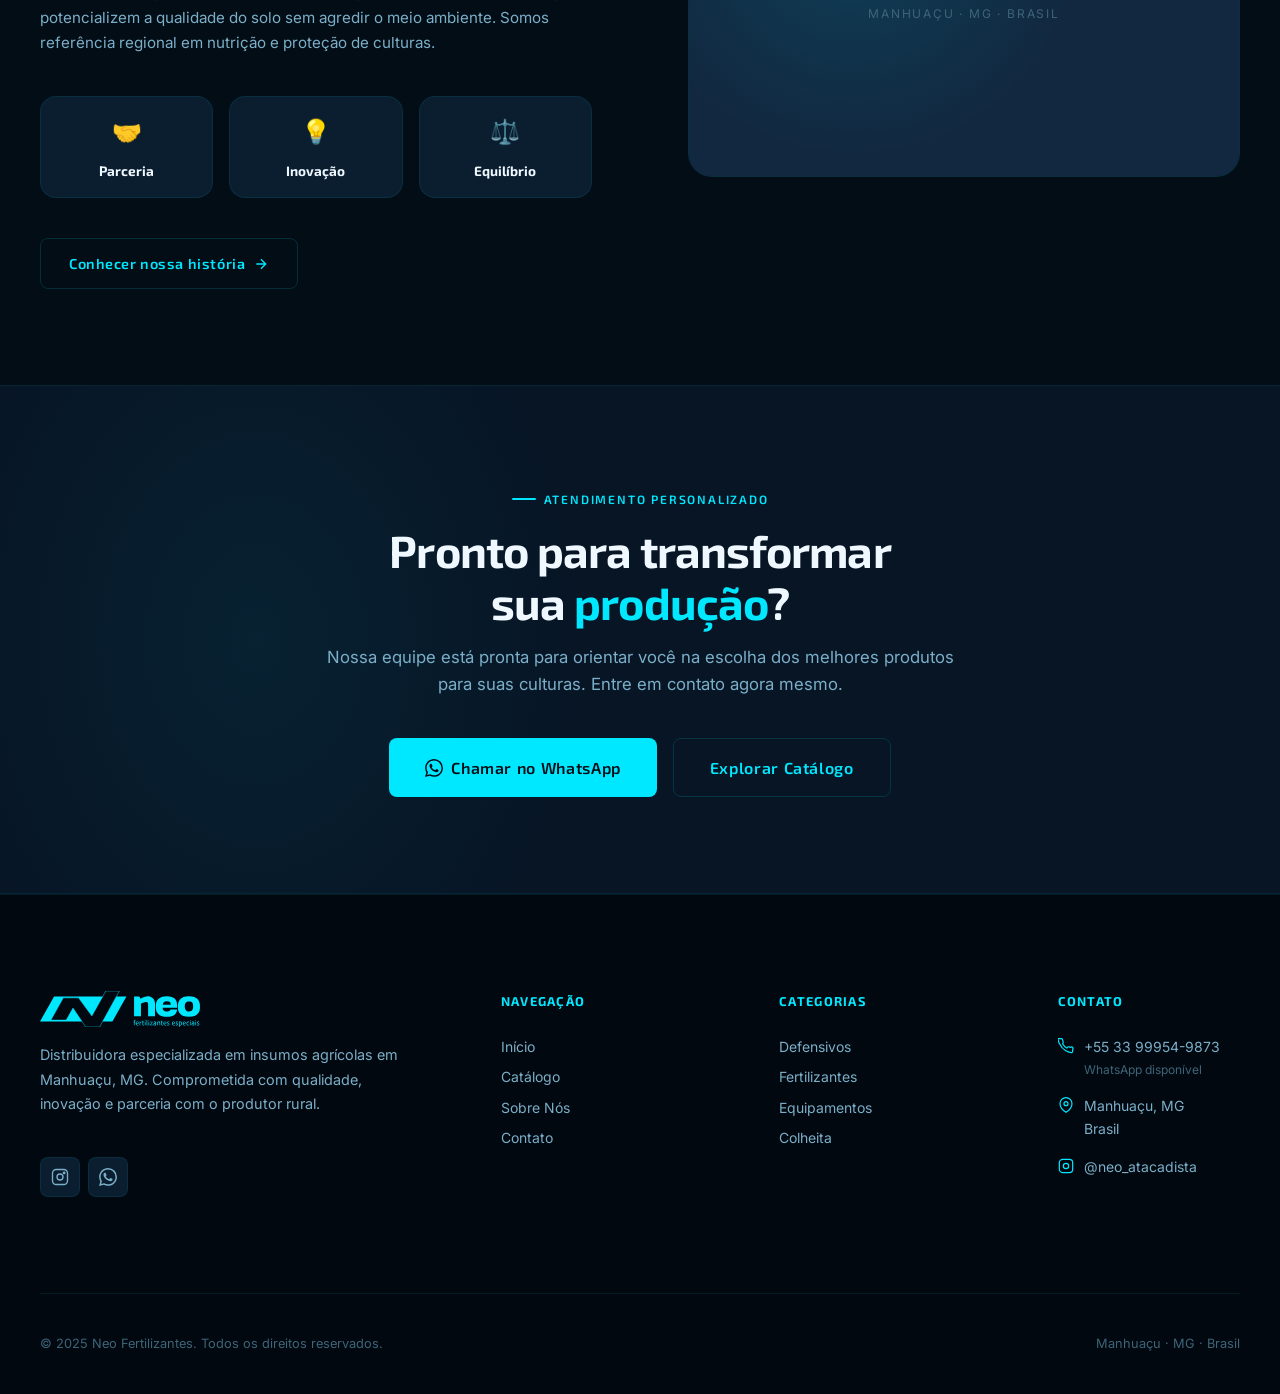
==== commit d7fbd621: "Add SVG favicon to all pages Co-Authored-By: Claude Sonnet 4.6 <noreply@anthropic.com>" ====
--- a/index.html
+++ b/index.html
@@ -5,6 +5,7 @@
   <meta name="viewport" content="width=device-width, initial-scale=1.0">
   <title>Neo Fertilizantes — Tecnologia que Transforma o Campo</title>
   <meta name="description" content="Neo Fertilizantes é distribuidora especializada em insumos agrícolas em Manhuaçu, MG. Fertilizantes, defensivos, equipamentos e produtos para colheita das melhores marcas.">
+  <link rel="icon" href="images/logo/favicon.svg" type="image/svg+xml">
   <link rel="stylesheet" href="css/style.css">
 </head>
 <body>
